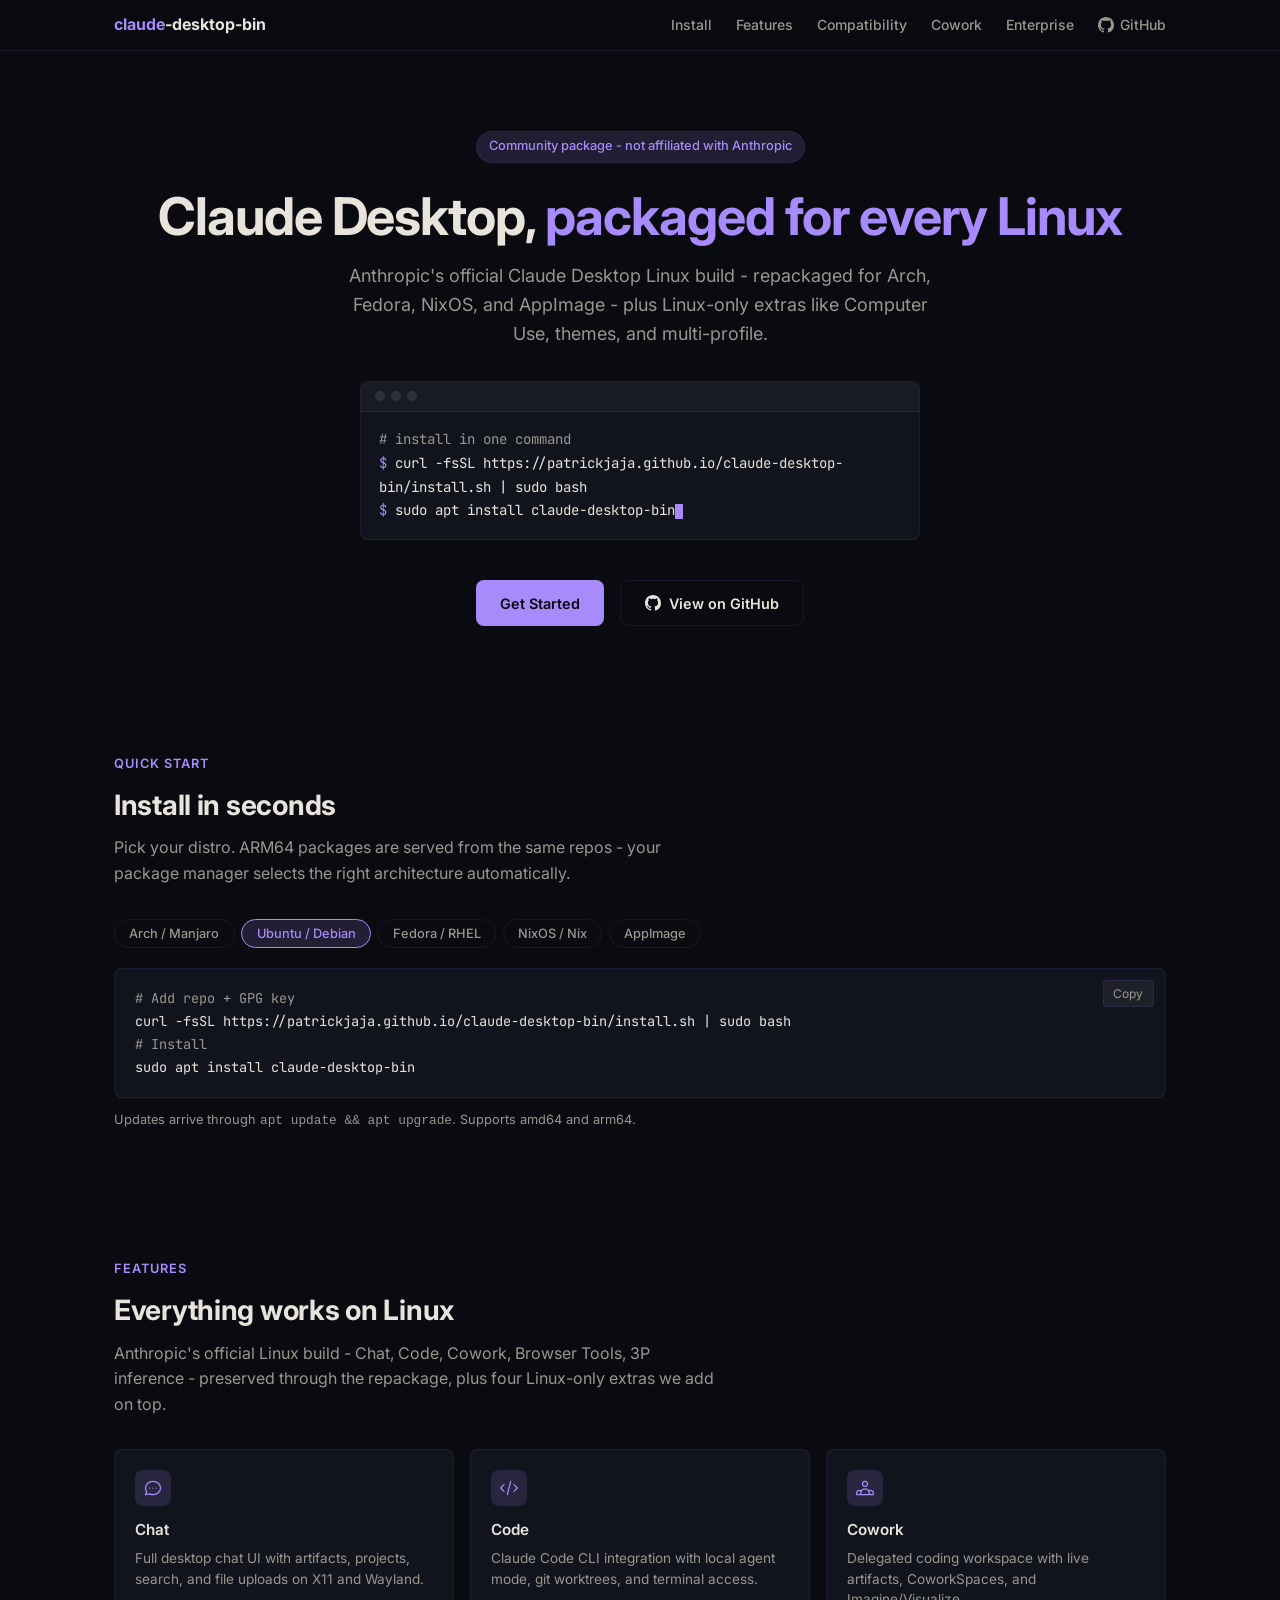
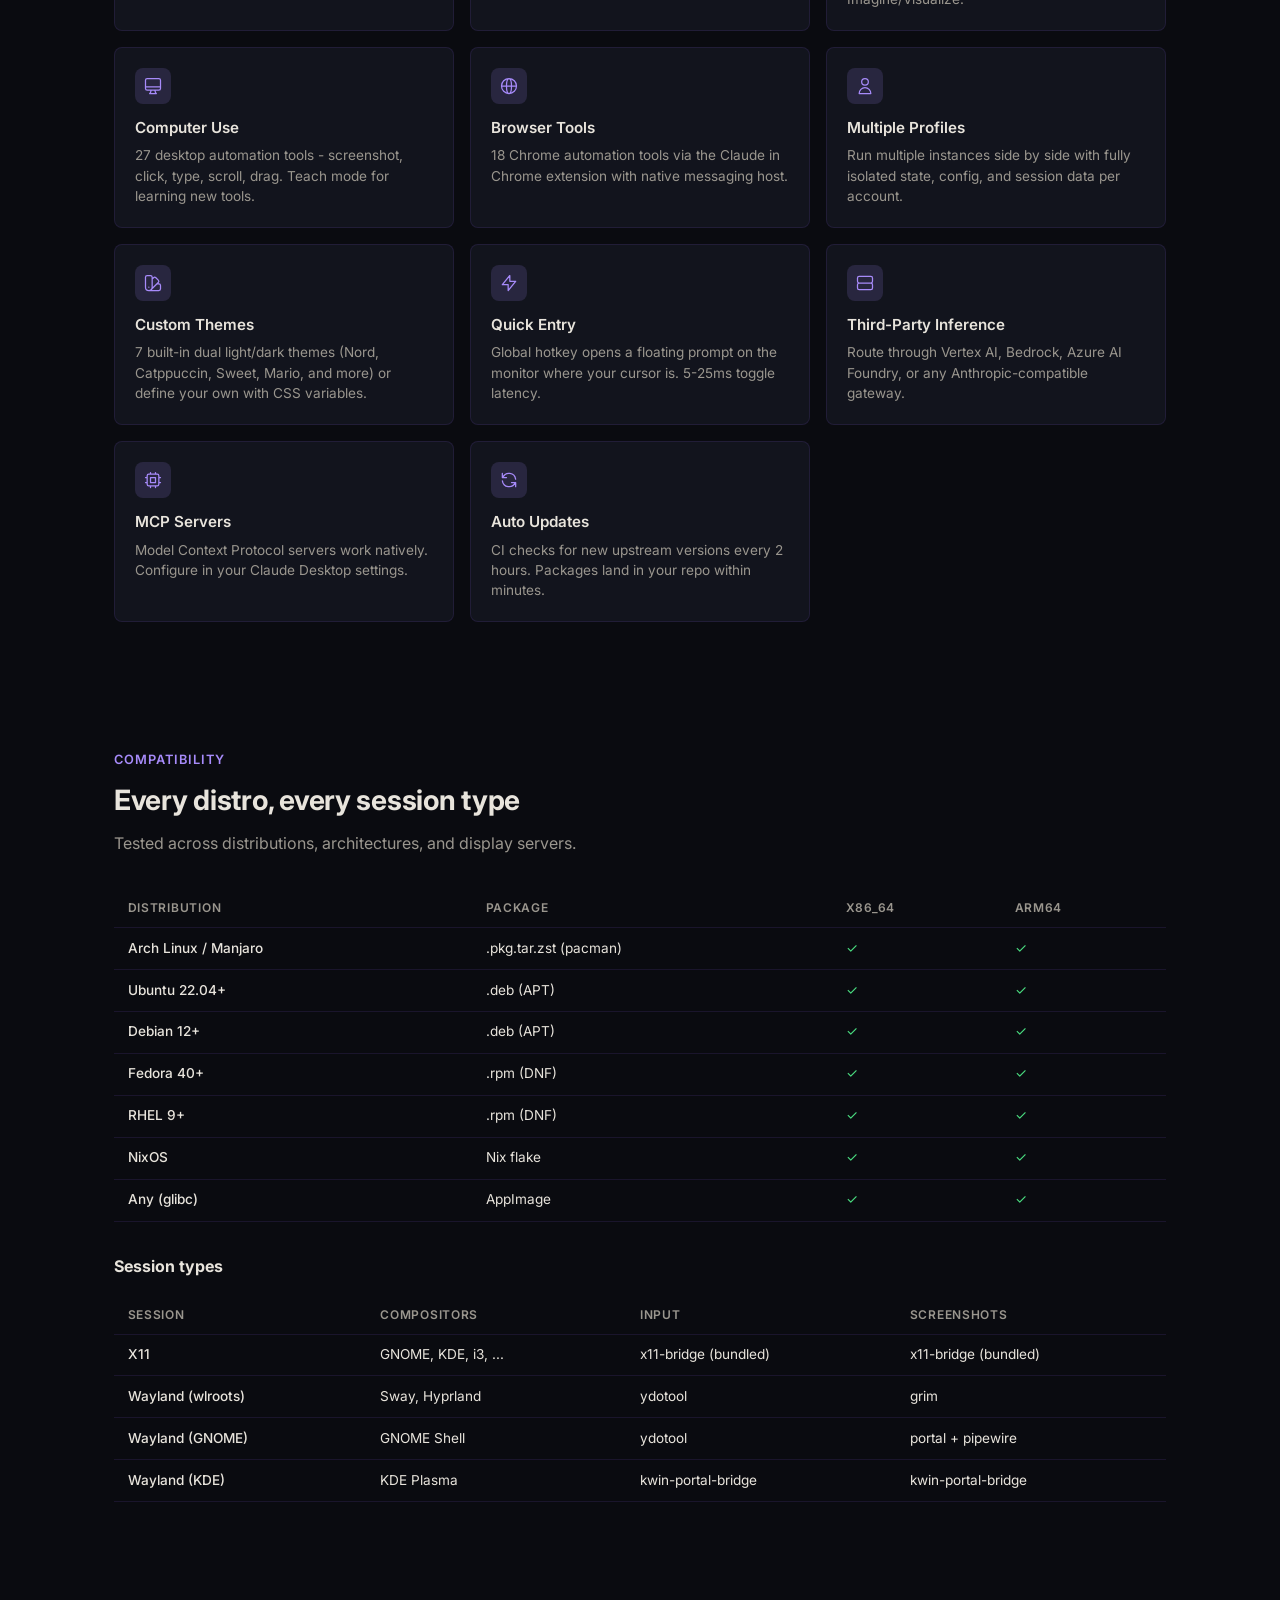
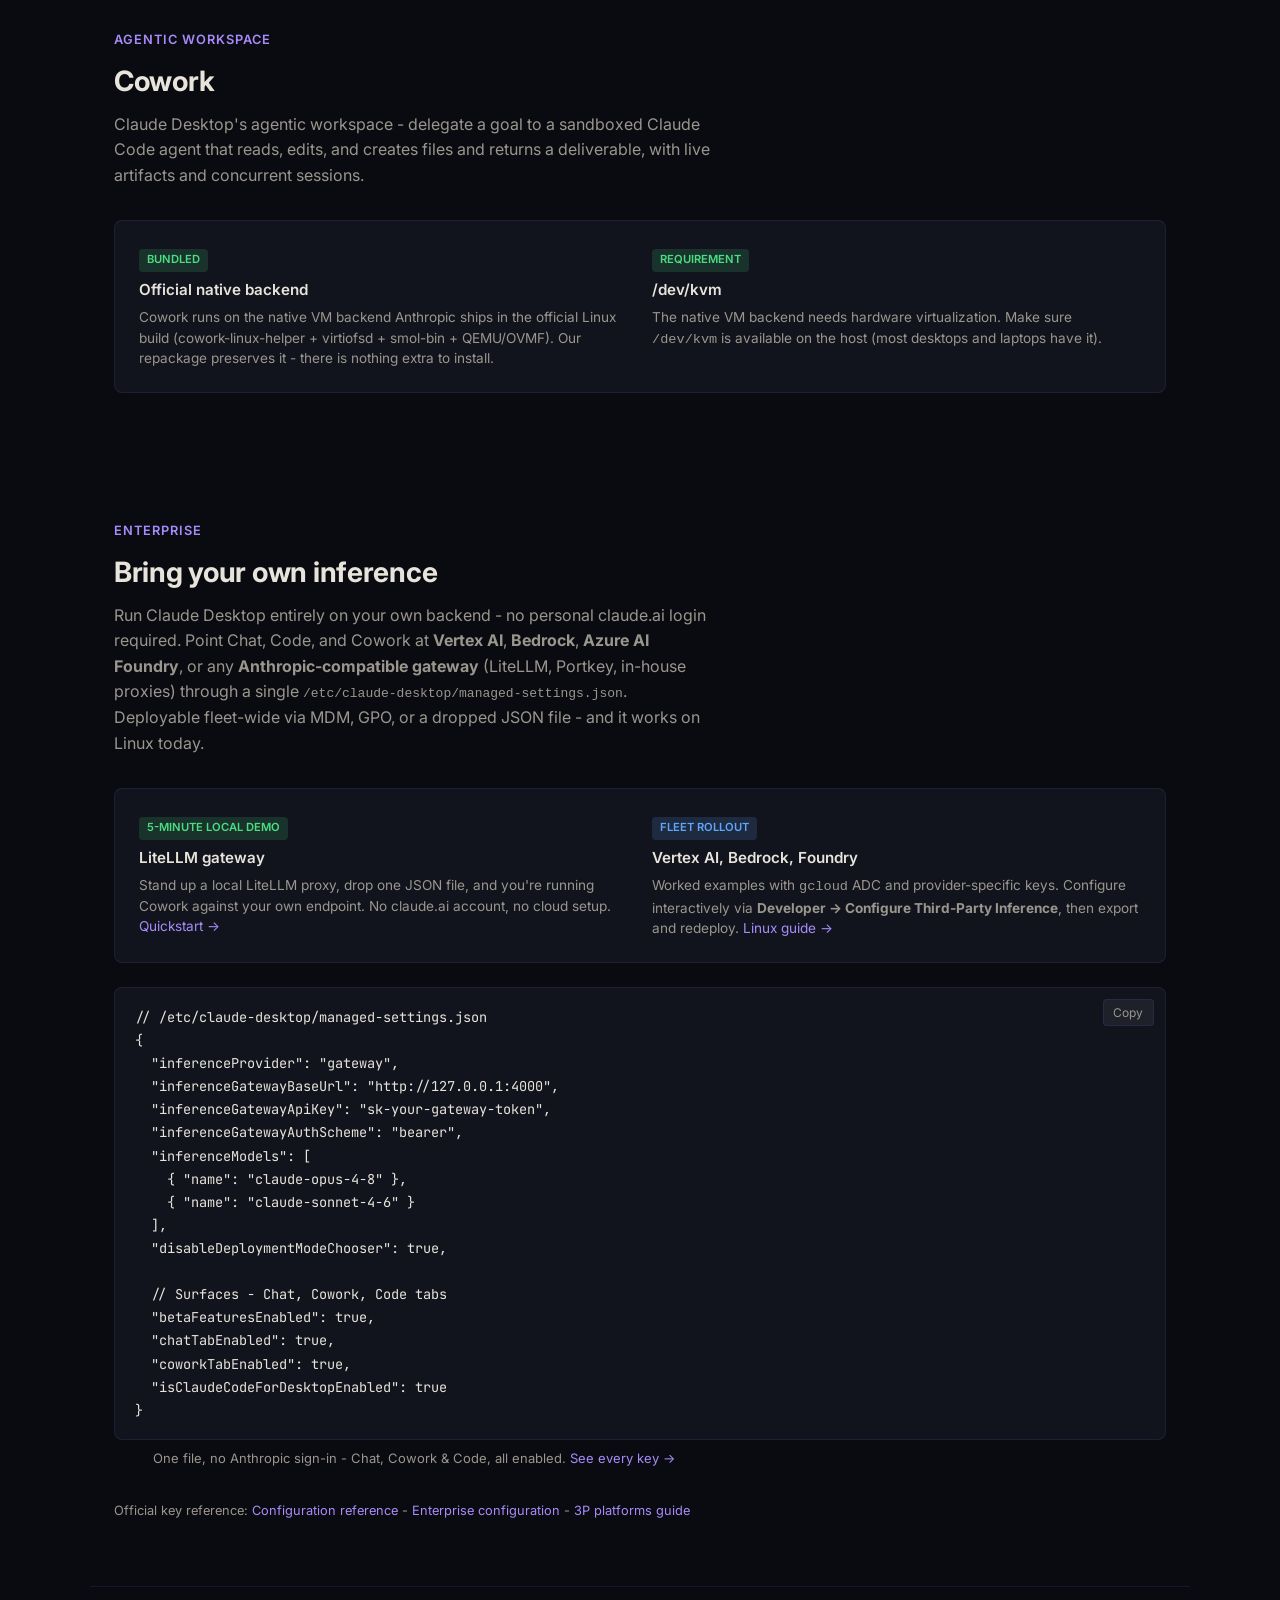
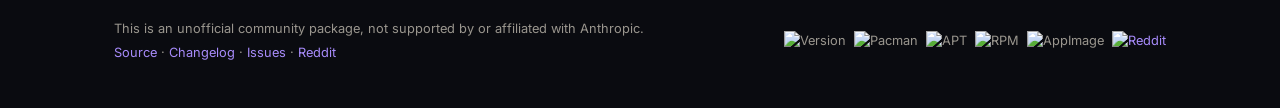
==== site/index.html @ d6df1ca0 "Arch: replace deleted AUR package with our own signed pacman repo The claude-desktop-bin AUR package" ====
<!DOCTYPE html>
<html lang="en">
<head>
  <meta charset="utf-8">
  <meta name="viewport" content="width=device-width, initial-scale=1">
  <title>Claude Desktop for Linux</title>
  <meta name="description" content="Unofficial pre-patched Linux packages for Claude Desktop. Chat, Code, Cowork, Computer Use - on every distro, every architecture.">
  <meta property="og:title" content="Claude Desktop for Linux">
  <meta property="og:description" content="Anthropic's official Claude Desktop Linux build, repackaged for Arch, Fedora, NixOS & AppImage - x86_64 and ARM64 - plus Linux-only extras: Computer Use, themes, profiles, Quick Entry.">
  <meta property="og:type" content="website">
  <meta property="og:url" content="https://patrickjaja.github.io/claude-desktop-bin/">
  <link rel="preconnect" href="https://fonts.googleapis.com">
  <link rel="preconnect" href="https://fonts.gstatic.com" crossorigin>
  <link href="https://fonts.googleapis.com/css2?family=Inter:wght@400;500;600;700&family=JetBrains+Mono:wght@400;500&display=swap" rel="stylesheet">
  <style>
    *, *::before, *::after { box-sizing: border-box; margin: 0; padding: 0; }

    :root {
      --bg: #0a0b10;
      --surface: #12141d;
      --border: rgba(139, 92, 246, 0.12);
      --border-hover: rgba(139, 92, 246, 0.3);
      --accent: #a78bfa;
      --accent-dim: rgba(167, 139, 250, 0.15);
      --blue: #60a5fa;
      --green: #4ade80;
      --text: #e8e4dc;
      --text-dim: #9a968e;
      --mono: 'JetBrains Mono', ui-monospace, 'Cascadia Code', monospace;
      --sans: 'Inter', system-ui, -apple-system, sans-serif;
      --radius: 8px;
      --max-w: 1100px;
    }

    html { scroll-behavior: smooth; }

    body {
      font-family: var(--sans);
      background: var(--bg);
      color: var(--text);
      line-height: 1.6;
      -webkit-font-smoothing: antialiased;
    }

    a { color: var(--accent); text-decoration: none; }
    a:hover { text-decoration: underline; }

    /* --- NAV --- */
    nav {
      position: sticky;
      top: 0;
      z-index: 100;
      background: rgba(10, 11, 16, 0.85);
      backdrop-filter: blur(12px);
      -webkit-backdrop-filter: blur(12px);
      border-bottom: 1px solid var(--border);
    }
    .nav-inner {
      max-width: var(--max-w);
      margin: 0 auto;
      padding: 0.75rem 1.5rem;
      display: flex;
      align-items: center;
      justify-content: space-between;
      gap: 1rem;
    }
    .nav-brand {
      font-weight: 700;
      font-size: 1rem;
      color: var(--text);
      white-space: nowrap;
    }
    .nav-brand span { color: var(--accent); }
    .nav-links { display: flex; gap: 1.5rem; flex-wrap: wrap; }
    .nav-links a {
      color: var(--text-dim);
      font-size: 0.875rem;
      font-weight: 500;
      transition: color 0.2s;
    }
    .nav-links a:hover { color: var(--text); text-decoration: none; }
    .nav-gh {
      display: inline-flex;
      align-items: center;
      gap: 0.4rem;
      color: var(--text-dim);
      font-size: 0.875rem;
      font-weight: 500;
      transition: color 0.2s;
    }
    .nav-gh:hover { color: var(--text); text-decoration: none; }

    /* --- HERO --- */
    .hero {
      max-width: var(--max-w);
      margin: 0 auto;
      padding: 5rem 1.5rem 4rem;
      text-align: center;
    }
    .hero-badge {
      display: inline-block;
      padding: 0.3rem 0.75rem;
      background: var(--accent-dim);
      border: 1px solid var(--border);
      border-radius: 999px;
      font-size: 0.8rem;
      color: var(--accent);
      font-weight: 500;
      margin-bottom: 1.5rem;
    }
    .hero h1 {
      font-size: clamp(2rem, 5vw, 3.25rem);
      font-weight: 700;
      line-height: 1.15;
      margin-bottom: 1rem;
      letter-spacing: -0.02em;
    }
    .hero h1 em {
      font-style: normal;
      color: var(--accent);
    }
    .hero p {
      font-size: 1.125rem;
      color: var(--text-dim);
      max-width: 600px;
      margin: 0 auto 2rem;
    }

    /* Terminal block in hero */
    .terminal {
      max-width: 560px;
      margin: 0 auto 2.5rem;
      background: var(--surface);
      border: 1px solid var(--border);
      border-radius: var(--radius);
      overflow: hidden;
      text-align: left;
    }
    .terminal-bar {
      display: flex;
      align-items: center;
      gap: 6px;
      padding: 0.6rem 0.85rem;
      background: rgba(255, 255, 255, 0.03);
      border-bottom: 1px solid var(--border);
    }
    .terminal-dot {
      width: 10px;
      height: 10px;
      border-radius: 50%;
      background: rgba(255, 255, 255, 0.1);
    }
    .terminal-body {
      padding: 1rem 1.1rem;
      font-family: var(--mono);
      font-size: 0.875rem;
      line-height: 1.7;
    }
    .terminal-prompt { color: var(--accent); }
    .terminal-cmd { color: var(--text); }
    .terminal-comment { color: var(--text-dim); }
    .cursor {
      display: inline-block;
      width: 8px;
      height: 1.1em;
      background: var(--accent);
      vertical-align: text-bottom;
      animation: blink 1s step-end infinite;
    }
    @keyframes blink { 50% { opacity: 0; } }

    .hero-actions {
      display: flex;
      gap: 1rem;
      justify-content: center;
      flex-wrap: wrap;
    }
    .btn {
      display: inline-flex;
      align-items: center;
      gap: 0.5rem;
      padding: 0.65rem 1.5rem;
      border-radius: var(--radius);
      font-size: 0.9rem;
      font-weight: 600;
      font-family: var(--sans);
      cursor: pointer;
      border: none;
      transition: all 0.2s;
    }
    .btn-primary {
      background: var(--accent);
      color: #0a0b10;
    }
    .btn-primary:hover { background: #b89dff; text-decoration: none; }
    .btn-ghost {
      background: transparent;
      color: var(--text);
      border: 1px solid var(--border);
    }
    .btn-ghost:hover { border-color: var(--border-hover); text-decoration: none; }

    /* --- SECTIONS --- */
    section {
      max-width: var(--max-w);
      margin: 0 auto;
      padding: 4rem 1.5rem;
    }
    .section-label {
      font-size: 0.8rem;
      font-weight: 600;
      text-transform: uppercase;
      letter-spacing: 0.08em;
      color: var(--accent);
      margin-bottom: 0.5rem;
    }
    section h2 {
      font-size: 1.75rem;
      font-weight: 700;
      margin-bottom: 0.5rem;
      letter-spacing: -0.01em;
    }
    section > p {
      color: var(--text-dim);
      margin-bottom: 2rem;
      max-width: 600px;
    }

    /* --- INSTALL TABS --- */
    .tabs {
      display: flex;
      flex-wrap: wrap;
      gap: 0.4rem;
      margin-bottom: 1.25rem;
    }
    .tab-btn {
      padding: 0.4rem 0.9rem;
      background: transparent;
      border: 1px solid var(--border);
      border-radius: 999px;
      color: var(--text-dim);
      font-size: 0.8rem;
      font-weight: 500;
      font-family: var(--sans);
      cursor: pointer;
      transition: all 0.2s;
    }
    .tab-btn:hover { border-color: var(--border-hover); color: var(--text); }
    .tab-btn.active {
      background: var(--accent-dim);
      border-color: var(--accent);
      color: var(--accent);
    }
    .tab-panel { display: none; }
    .tab-panel.active { display: block; }
    .install-block {
      background: var(--surface);
      border: 1px solid var(--border);
      border-radius: var(--radius);
      padding: 1.1rem 1.25rem;
      position: relative;
    }
    .install-block pre {
      font-family: var(--mono);
      font-size: 0.85rem;
      line-height: 1.7;
      overflow-x: auto;
      white-space: pre;
      color: var(--text);
    }
    .install-block .comment { color: var(--text-dim); }
    .copy-btn {
      position: absolute;
      top: 0.7rem;
      right: 0.7rem;
      padding: 0.3rem 0.6rem;
      background: rgba(255, 255, 255, 0.06);
      border: 1px solid var(--border);
      border-radius: 4px;
      color: var(--text-dim);
      font-size: 0.75rem;
      font-family: var(--sans);
      cursor: pointer;
      transition: all 0.2s;
    }
    .copy-btn:hover { background: rgba(255, 255, 255, 0.1); color: var(--text); }
    .install-note {
      margin-top: 0.75rem;
      font-size: 0.8rem;
      color: var(--text-dim);
    }

    /* --- FEATURES GRID --- */
    .features-grid {
      display: grid;
      grid-template-columns: repeat(auto-fill, minmax(300px, 1fr));
      gap: 1rem;
    }
    .feature-card {
      background: var(--surface);
      border: 1px solid var(--border);
      border-radius: var(--radius);
      padding: 1.25rem;
      transition: all 0.2s;
    }
    .feature-card:hover {
      border-color: var(--border-hover);
      transform: translateY(-2px);
    }
    .feature-icon {
      width: 36px;
      height: 36px;
      display: flex;
      align-items: center;
      justify-content: center;
      background: var(--accent-dim);
      border-radius: 8px;
      margin-bottom: 0.75rem;
      color: var(--accent);
    }
    .feature-icon svg { width: 20px; height: 20px; }
    .feature-card h3 {
      font-size: 0.95rem;
      font-weight: 600;
      margin-bottom: 0.35rem;
    }
    .feature-card p {
      font-size: 0.85rem;
      color: var(--text-dim);
      line-height: 1.5;
    }

    /* --- COMPAT TABLE --- */
    .compat-grid {
      overflow-x: auto;
    }
    .compat-grid table {
      width: 100%;
      border-collapse: collapse;
      font-size: 0.85rem;
    }
    .compat-grid th,
    .compat-grid td {
      padding: 0.6rem 0.85rem;
      text-align: left;
      border-bottom: 1px solid var(--border);
    }
    .compat-grid th {
      color: var(--text-dim);
      font-weight: 600;
      font-size: 0.75rem;
      text-transform: uppercase;
      letter-spacing: 0.06em;
    }
    .compat-grid td:first-child { font-weight: 500; }
    .check { color: var(--green); }
    .dash { color: var(--text-dim); }

    /* --- COWORK SECTION --- */
    .cowork-box {
      background: var(--surface);
      border: 1px solid var(--border);
      border-radius: var(--radius);
      padding: 1.5rem;
      display: grid;
      grid-template-columns: 1fr 1fr;
      gap: 1.5rem;
    }
    @media (max-width: 640px) {
      .cowork-box { grid-template-columns: 1fr; }
    }
    .cowork-mode h3 {
      font-size: 0.95rem;
      font-weight: 600;
      margin-bottom: 0.3rem;
    }
    .cowork-mode p {
      font-size: 0.85rem;
      color: var(--text-dim);
      line-height: 1.5;
    }
    .cowork-mode .badge {
      display: inline-block;
      padding: 0.15rem 0.5rem;
      border-radius: 4px;
      font-size: 0.7rem;
      font-weight: 600;
      text-transform: uppercase;
      margin-bottom: 0.4rem;
    }
    .badge-default { background: rgba(74, 222, 128, 0.15); color: var(--green); }
    .badge-exp { background: rgba(96, 165, 250, 0.15); color: var(--blue); }

    /* --- FOOTER --- */
    footer {
      max-width: var(--max-w);
      margin: 0 auto;
      padding: 2rem 1.5rem 3rem;
      border-top: 1px solid var(--border);
      display: flex;
      flex-wrap: wrap;
      justify-content: space-between;
      align-items: center;
      gap: 1rem;
      font-size: 0.8rem;
      color: var(--text-dim);
    }
    .footer-badges {
      display: flex;
      gap: 0.5rem;
      flex-wrap: wrap;
    }
    .footer-badges img { height: 20px; }

    /* --- ANIMATIONS --- */
    .fade-in {
      opacity: 0;
      transform: translateY(16px);
      transition: opacity 0.5s ease, transform 0.5s ease;
    }
    .fade-in.visible {
      opacity: 1;
      transform: translateY(0);
    }

    @media (prefers-reduced-motion: reduce) {
      .fade-in { opacity: 1; transform: none; transition: none; }
      .cursor { animation: none; opacity: 1; }
      .feature-card:hover { transform: none; }
    }

    /* --- MOBILE NAV --- */
    .nav-toggle {
      display: none;
      background: none;
      border: none;
      color: var(--text);
      cursor: pointer;
      padding: 0.25rem;
    }
    .nav-toggle svg { width: 22px; height: 22px; }

    @media (max-width: 640px) {
      .nav-links { display: none; }
      .nav-links.open {
        display: flex;
        flex-direction: column;
        position: absolute;
        top: 100%;
        left: 0;
        right: 0;
        background: var(--bg);
        border-bottom: 1px solid var(--border);
        padding: 0.75rem 1.5rem 1rem;
        gap: 0.75rem;
      }
      .nav-toggle { display: block; }
      .hero { padding: 3rem 1.5rem 2.5rem; }
      section { padding: 2.5rem 1.5rem; }
    }
  </style>
</head>
<body>

<!-- NAV -->
<nav>
  <div class="nav-inner">
    <div class="nav-brand"><span>claude</span>-desktop-bin</div>
    <button class="nav-toggle" aria-label="Toggle navigation">
      <svg fill="none" stroke="currentColor" viewBox="0 0 24 24"><path stroke-linecap="round" stroke-linejoin="round" stroke-width="2" d="M4 6h16M4 12h16M4 18h16"/></svg>
    </button>
    <div class="nav-links">
      <a href="#install">Install</a>
      <a href="#features">Features</a>
      <a href="#compatibility">Compatibility</a>
      <a href="#cowork">Cowork</a>
      <a href="#enterprise">Enterprise</a>
      <a href="https://github.com/patrickjaja/claude-desktop-bin" class="nav-gh">
        <svg width="16" height="16" viewBox="0 0 16 16" fill="currentColor"><path d="M8 0C3.58 0 0 3.58 0 8c0 3.54 2.29 6.53 5.47 7.59.4.07.55-.17.55-.38 0-.19-.01-.82-.01-1.49-2.01.37-2.53-.49-2.69-.94-.09-.23-.48-.94-.82-1.13-.28-.15-.68-.52-.01-.53.63-.01 1.08.58 1.23.82.72 1.21 1.87.87 2.33.66.07-.52.28-.87.51-1.07-1.78-.2-3.64-.89-3.64-3.95 0-.87.31-1.59.82-2.15-.08-.2-.36-1.02.08-2.12 0 0 .67-.21 2.2.82.64-.18 1.32-.27 2-.27.68 0 1.36.09 2 .27 1.53-1.04 2.2-.82 2.2-.82.44 1.1.16 1.92.08 2.12.51.56.82 1.27.82 2.15 0 3.07-1.87 3.75-3.65 3.95.29.25.54.73.54 1.48 0 1.07-.01 1.93-.01 2.2 0 .21.15.46.55.38A8.01 8.01 0 0016 8c0-4.42-3.58-8-8-8z"/></svg>
        GitHub
      </a>
    </div>
  </div>
</nav>

<!-- HERO -->
<div class="hero">
  <div class="hero-badge">Community package - not affiliated with Anthropic</div>
  <h1>Claude Desktop, <em>packaged for every Linux</em></h1>
  <p>Anthropic's official Claude Desktop Linux build - repackaged for Arch, Fedora, NixOS, and AppImage - plus Linux-only extras like Computer Use, themes, and multi-profile.</p>

  <div class="terminal">
    <div class="terminal-bar">
      <div class="terminal-dot"></div>
      <div class="terminal-dot"></div>
      <div class="terminal-dot"></div>
    </div>
    <div class="terminal-body" id="hero-terminal">
      <div><span class="terminal-comment"># install in one command</span></div>
      <div><span class="terminal-prompt">$</span> <span class="terminal-cmd" id="hero-cmd">curl -fsSL https://patrickjaja.github.io/claude-desktop-bin/install-pacman.sh | sudo bash</span></div>
      <div><span class="terminal-prompt">$</span> <span class="terminal-cmd">sudo pacman -Syu claude-desktop-bin</span><span class="cursor"></span></div>
    </div>
  </div>

  <div class="hero-actions">
    <a href="#install" class="btn btn-primary">Get Started</a>
    <a href="https://github.com/patrickjaja/claude-desktop-bin" class="btn btn-ghost">
      <svg width="16" height="16" viewBox="0 0 16 16" fill="currentColor"><path d="M8 0C3.58 0 0 3.58 0 8c0 3.54 2.29 6.53 5.47 7.59.4.07.55-.17.55-.38 0-.19-.01-.82-.01-1.49-2.01.37-2.53-.49-2.69-.94-.09-.23-.48-.94-.82-1.13-.28-.15-.68-.52-.01-.53.63-.01 1.08.58 1.23.82.72 1.21 1.87.87 2.33.66.07-.52.28-.87.51-1.07-1.78-.2-3.64-.89-3.64-3.95 0-.87.31-1.59.82-2.15-.08-.2-.36-1.02.08-2.12 0 0 .67-.21 2.2.82.64-.18 1.32-.27 2-.27.68 0 1.36.09 2 .27 1.53-1.04 2.2-.82 2.2-.82.44 1.1.16 1.92.08 2.12.51.56.82 1.27.82 2.15 0 3.07-1.87 3.75-3.65 3.95.29.25.54.73.54 1.48 0 1.07-.01 1.93-.01 2.2 0 .21.15.46.55.38A8.01 8.01 0 0016 8c0-4.42-3.58-8-8-8z"/></svg>
      View on GitHub
    </a>
  </div>
</div>

<!-- INSTALL -->
<section id="install" class="fade-in">
  <div class="section-label">Quick Start</div>
  <h2>Install in seconds</h2>
  <p>Pick your distro. ARM64 packages are served from the same repos - your package manager selects the right architecture automatically.</p>

  <div class="tabs" role="tablist">
    <button class="tab-btn active" data-tab="arch" role="tab">Arch / Manjaro</button>
    <button class="tab-btn" data-tab="debian" role="tab">Ubuntu / Debian</button>
    <button class="tab-btn" data-tab="fedora" role="tab">Fedora / RHEL</button>
    <button class="tab-btn" data-tab="nix" role="tab">NixOS / Nix</button>
    <button class="tab-btn" data-tab="appimage" role="tab">AppImage</button>
  </div>

  <div class="tab-panel active" id="tab-arch">
    <div class="install-block">
      <button class="copy-btn" data-copy="curl -fsSL https://patrickjaja.github.io/claude-desktop-bin/install-pacman.sh | sudo bash
sudo pacman -Syu claude-desktop-bin">Copy</button>
      <pre><span class="comment"># Add repo + GPG key</span>
curl -fsSL https://patrickjaja.github.io/claude-desktop-bin/install-pacman.sh | sudo bash
<span class="comment"># Install</span>
sudo pacman -Syu claude-desktop-bin</pre>
    </div>
    <div class="install-note">Updates arrive through <code>pacman -Syu</code> (or <code>yay -Syu</code>). Signed packages, x86_64 and aarch64. <a href="https://github.com/patrickjaja/claude-desktop-bin#arch-linux--manjaro-pacman-repository">Manual setup and <code>makepkg</code> build →</a></div>
  </div>

  <div class="tab-panel" id="tab-debian">
    <div class="install-block">
      <button class="copy-btn" data-copy="curl -fsSL https://patrickjaja.github.io/claude-desktop-bin/install.sh | sudo bash
sudo apt install claude-desktop-bin">Copy</button>
      <pre><span class="comment"># Add repo + GPG key</span>
curl -fsSL https://patrickjaja.github.io/claude-desktop-bin/install.sh | sudo bash
<span class="comment"># Install</span>
sudo apt install claude-desktop-bin</pre>
    </div>
    <div class="install-note">Updates arrive through <code>apt update && apt upgrade</code>. Supports amd64 and arm64.</div>
  </div>

  <div class="tab-panel" id="tab-fedora">
    <div class="install-block">
      <button class="copy-btn" data-copy="curl -fsSL https://patrickjaja.github.io/claude-desktop-bin/install-rpm.sh | sudo bash
sudo dnf install claude-desktop-bin">Copy</button>
      <pre><span class="comment"># Add repo + GPG key</span>
curl -fsSL https://patrickjaja.github.io/claude-desktop-bin/install-rpm.sh | sudo bash
<span class="comment"># Install</span>
sudo dnf install claude-desktop-bin</pre>
    </div>
    <div class="install-note">Updates arrive through <code>dnf upgrade</code>. Supports x86_64 and aarch64.</div>
  </div>

  <div class="tab-panel" id="tab-nix">
    <div class="install-block">
      <button class="copy-btn" data-copy="nix run github:patrickjaja/claude-desktop-bin">Copy</button>
      <pre><span class="comment"># Try without installing</span>
nix run github:patrickjaja/claude-desktop-bin

<span class="comment"># Or install persistently</span>
nix profile install github:patrickjaja/claude-desktop-bin</pre>
    </div>
    <div class="install-note">Nix flake with auto-updated hashes on each release.</div>
  </div>

  <div class="tab-panel" id="tab-appimage">
    <div class="install-block">
      <button class="copy-btn" data-copy="wget https://github.com/patrickjaja/claude-desktop-bin/releases/latest/download/Claude_Desktop-x86_64.AppImage
chmod +x Claude_Desktop-x86_64.AppImage
./Claude_Desktop-x86_64.AppImage">Copy</button>
      <pre><span class="comment"># Download, make executable, run</span>
wget https://github.com/patrickjaja/claude-desktop-bin/releases/latest/download/Claude_Desktop-x86_64.AppImage
chmod +x Claude_Desktop-x86_64.AppImage
./Claude_Desktop-x86_64.AppImage</pre>
    </div>
    <div class="install-note">No root required. Works on any glibc-based distro. ARM64 AppImage also available.</div>
  </div>
</section>

<!-- FEATURES -->
<section id="features" class="fade-in">
  <div class="section-label">Features</div>
  <h2>Everything works on Linux</h2>
  <p>Anthropic's official Linux build - Chat, Code, Cowork, Browser Tools, 3P inference - preserved through the repackage, plus four Linux-only extras we add on top.</p>

  <div class="features-grid">
    <div class="feature-card">
      <div class="feature-icon">
        <svg fill="none" stroke="currentColor" viewBox="0 0 24 24"><path stroke-linecap="round" stroke-linejoin="round" stroke-width="1.5" d="M8 12h.01M12 12h.01M16 12h.01M21 12c0 4.418-4.03 8-9 8a9.863 9.863 0 01-4.255-.949L3 20l1.395-3.72C3.512 15.042 3 13.574 3 12c0-4.418 4.03-8 9-8s9 3.582 9 8z"/></svg>
      </div>
      <h3>Chat</h3>
      <p>Full desktop chat UI with artifacts, projects, search, and file uploads on X11 and Wayland.</p>
    </div>

    <div class="feature-card">
      <div class="feature-icon">
        <svg fill="none" stroke="currentColor" viewBox="0 0 24 24"><path stroke-linecap="round" stroke-linejoin="round" stroke-width="1.5" d="M10 20l4-16m4 4l4 4-4 4M6 16l-4-4 4-4"/></svg>
      </div>
      <h3>Code</h3>
      <p>Claude Code CLI integration with local agent mode, git worktrees, and terminal access.</p>
    </div>

    <div class="feature-card">
      <div class="feature-icon">
        <svg fill="none" stroke="currentColor" viewBox="0 0 24 24"><path stroke-linecap="round" stroke-linejoin="round" stroke-width="1.5" d="M17 20h5v-2a3 3 0 00-5.356-1.857M17 20H7m10 0v-2c0-.656-.126-1.283-.356-1.857M7 20H2v-2a3 3 0 015.356-1.857M7 20v-2c0-.656.126-1.283.356-1.857m0 0a5.002 5.002 0 019.288 0M15 7a3 3 0 11-6 0 3 3 0 016 0z"/></svg>
      </div>
      <h3>Cowork</h3>
      <p>Delegated coding workspace with live artifacts, CoworkSpaces, and Imagine/Visualize.</p>
    </div>

    <div class="feature-card">
      <div class="feature-icon">
        <svg fill="none" stroke="currentColor" viewBox="0 0 24 24"><path stroke-linecap="round" stroke-linejoin="round" stroke-width="1.5" d="M9.75 17L9 20l-1 1h8l-1-1-.75-3M3 13h18M5 17h14a2 2 0 002-2V5a2 2 0 00-2-2H5a2 2 0 00-2 2v10a2 2 0 002 2z"/></svg>
      </div>
      <h3>Computer Use</h3>
      <p>27 desktop automation tools - screenshot, click, type, scroll, drag. Teach mode for learning new tools.</p>
    </div>

    <div class="feature-card">
      <div class="feature-icon">
        <svg fill="none" stroke="currentColor" viewBox="0 0 24 24"><path stroke-linecap="round" stroke-linejoin="round" stroke-width="1.5" d="M21 12a9 9 0 01-9 9m9-9a9 9 0 00-9-9m9 9H3m9 9a9 9 0 01-9-9m9 9c1.657 0 3-4.03 3-9s-1.343-9-3-9m0 18c-1.657 0-3-4.03-3-9s1.343-9 3-9m-9 9a9 9 0 019-9"/></svg>
      </div>
      <h3>Browser Tools</h3>
      <p>18 Chrome automation tools via the Claude in Chrome extension with native messaging host.</p>
    </div>

    <div class="feature-card">
      <div class="feature-icon">
        <svg fill="none" stroke="currentColor" viewBox="0 0 24 24"><path stroke-linecap="round" stroke-linejoin="round" stroke-width="1.5" d="M16 7a4 4 0 11-8 0 4 4 0 018 0zM12 14a7 7 0 00-7 7h14a7 7 0 00-7-7z"/></svg>
      </div>
      <h3>Multiple Profiles</h3>
      <p>Run multiple instances side by side with fully isolated state, config, and session data per account.</p>
    </div>

    <div class="feature-card">
      <div class="feature-icon">
        <svg fill="none" stroke="currentColor" viewBox="0 0 24 24"><path stroke-linecap="round" stroke-linejoin="round" stroke-width="1.5" d="M7 21a4 4 0 01-4-4V5a2 2 0 012-2h4a2 2 0 012 2v12a4 4 0 01-4 4zm0 0h12a2 2 0 002-2v-4a2 2 0 00-2-2h-2.343M11 7.343l1.657-1.657a2 2 0 012.828 0l2.829 2.829a2 2 0 010 2.828l-8.486 8.485M7 17h.01"/></svg>
      </div>
      <h3>Custom Themes</h3>
      <p>7 built-in dual light/dark themes (Nord, Catppuccin, Sweet, Mario, and more) or define your own with CSS variables.</p>
    </div>

    <div class="feature-card">
      <div class="feature-icon">
        <svg fill="none" stroke="currentColor" viewBox="0 0 24 24"><path stroke-linecap="round" stroke-linejoin="round" stroke-width="1.5" d="M13 10V3L4 14h7v7l9-11h-7z"/></svg>
      </div>
      <h3>Quick Entry</h3>
      <p>Global hotkey opens a floating prompt on the monitor where your cursor is. 5-25ms toggle latency.</p>
    </div>

    <div class="feature-card">
      <div class="feature-icon">
        <svg fill="none" stroke="currentColor" viewBox="0 0 24 24"><path stroke-linecap="round" stroke-linejoin="round" stroke-width="1.5" d="M5 12h14M5 12a2 2 0 01-2-2V6a2 2 0 012-2h14a2 2 0 012 2v4a2 2 0 01-2 2M5 12a2 2 0 00-2 2v4a2 2 0 002 2h14a2 2 0 002-2v-4a2 2 0 00-2-2"/></svg>
      </div>
      <h3>Third-Party Inference</h3>
      <p>Route through Vertex AI, Bedrock, Azure AI Foundry, or any Anthropic-compatible gateway.</p>
    </div>

    <div class="feature-card">
      <div class="feature-icon">
        <svg fill="none" stroke="currentColor" viewBox="0 0 24 24"><path stroke-linecap="round" stroke-linejoin="round" stroke-width="1.5" d="M9 3v2m6-2v2M9 19v2m6-2v2M5 9H3m2 6H3m18-6h-2m2 6h-2M7 19h10a2 2 0 002-2V7a2 2 0 00-2-2H7a2 2 0 00-2 2v10a2 2 0 002 2zM9 9h6v6H9V9z"/></svg>
      </div>
      <h3>MCP Servers</h3>
      <p>Model Context Protocol servers work natively. Configure in your Claude Desktop settings.</p>
    </div>

    <div class="feature-card">
      <div class="feature-icon">
        <svg fill="none" stroke="currentColor" viewBox="0 0 24 24"><path stroke-linecap="round" stroke-linejoin="round" stroke-width="1.5" d="M4 4v5h.582m15.356 2A8.001 8.001 0 004.582 9m0 0H9m11 11v-5h-.581m0 0a8.003 8.003 0 01-15.357-2m15.357 2H15"/></svg>
      </div>
      <h3>Auto Updates</h3>
      <p>CI checks for new upstream versions every 2 hours. Packages land in your repo within minutes.</p>
    </div>
  </div>
</section>

<!-- COMPATIBILITY -->
<section id="compatibility" class="fade-in">
  <div class="section-label">Compatibility</div>
  <h2>Every distro, every session type</h2>
  <p>Tested across distributions, architectures, and display servers.</p>

  <div class="compat-grid" style="margin-bottom: 2rem;">
    <table>
      <thead>
        <tr>
          <th>Distribution</th>
          <th>Package</th>
          <th>x86_64</th>
          <th>ARM64</th>
        </tr>
      </thead>
      <tbody>
        <tr>
          <td>Arch Linux / Manjaro</td>
          <td>.pkg.tar.zst (pacman)</td>
          <td><span class="check">&#10003;</span></td>
          <td><span class="check">&#10003;</span></td>
        </tr>
        <tr>
          <td>Ubuntu 22.04+</td>
          <td>.deb (APT)</td>
          <td><span class="check">&#10003;</span></td>
          <td><span class="check">&#10003;</span></td>
        </tr>
        <tr>
          <td>Debian 12+</td>
          <td>.deb (APT)</td>
          <td><span class="check">&#10003;</span></td>
          <td><span class="check">&#10003;</span></td>
        </tr>
        <tr>
          <td>Fedora 40+</td>
          <td>.rpm (DNF)</td>
          <td><span class="check">&#10003;</span></td>
          <td><span class="check">&#10003;</span></td>
        </tr>
        <tr>
          <td>RHEL 9+</td>
          <td>.rpm (DNF)</td>
          <td><span class="check">&#10003;</span></td>
          <td><span class="check">&#10003;</span></td>
        </tr>
        <tr>
          <td>NixOS</td>
          <td>Nix flake</td>
          <td><span class="check">&#10003;</span></td>
          <td><span class="check">&#10003;</span></td>
        </tr>
        <tr>
          <td>Any (glibc)</td>
          <td>AppImage</td>
          <td><span class="check">&#10003;</span></td>
          <td><span class="check">&#10003;</span></td>
        </tr>
      </tbody>
    </table>
  </div>

  <h3 style="font-size: 1rem; margin-bottom: 1rem;">Session types</h3>
  <div class="compat-grid">
    <table>
      <thead>
        <tr>
          <th>Session</th>
          <th>Compositors</th>
          <th>Input</th>
          <th>Screenshots</th>
        </tr>
      </thead>
      <tbody>
        <tr>
          <td>X11</td>
          <td>GNOME, KDE, i3, ...</td>
          <td>x11-bridge (bundled)</td>
          <td>x11-bridge (bundled)</td>
        </tr>
        <tr>
          <td>Wayland (wlroots)</td>
          <td>Sway, Hyprland</td>
          <td>ydotool</td>
          <td>grim</td>
        </tr>
        <tr>
          <td>Wayland (GNOME)</td>
          <td>GNOME Shell</td>
          <td>ydotool</td>
          <td>portal + pipewire</td>
        </tr>
        <tr>
          <td>Wayland (KDE)</td>
          <td>KDE Plasma</td>
          <td>kwin-portal-bridge</td>
          <td>kwin-portal-bridge</td>
        </tr>
      </tbody>
    </table>
  </div>
</section>

<!-- COWORK -->
<section id="cowork" class="fade-in">
  <div class="section-label">Agentic workspace</div>
  <h2>Cowork</h2>
  <p>Claude Desktop's agentic workspace - delegate a goal to a sandboxed Claude Code agent that reads, edits, and creates files and returns a deliverable, with live artifacts and concurrent sessions.</p>

  <div class="cowork-box">
    <div class="cowork-mode">
      <div class="badge badge-default">Bundled</div>
      <h3>Official native backend</h3>
      <p>Cowork runs on the native VM backend Anthropic ships in the official Linux build (cowork-linux-helper + virtiofsd + smol-bin + QEMU/OVMF). Our repackage preserves it - there is nothing extra to install.</p>
    </div>
    <div class="cowork-mode">
      <div class="badge badge-default">Requirement</div>
      <h3>/dev/kvm</h3>
      <p>The native VM backend needs hardware virtualization. Make sure <code>/dev/kvm</code> is available on the host (most desktops and laptops have it).</p>
    </div>
  </div>
</section>

<!-- ENTERPRISE / THIRD-PARTY INFERENCE -->
<section id="enterprise" class="fade-in">
  <div class="section-label">Enterprise</div>
  <h2>Bring your own inference</h2>
  <p>Run Claude Desktop entirely on your own backend - no personal claude.ai login required. Point Chat, Code, and Cowork at <strong>Vertex AI</strong>, <strong>Bedrock</strong>, <strong>Azure AI Foundry</strong>, or any <strong>Anthropic-compatible gateway</strong> (LiteLLM, Portkey, in-house proxies) through a single <code>/etc/claude-desktop/managed-settings.json</code>. Deployable fleet-wide via MDM, GPO, or a dropped JSON file - and it works on Linux today.</p>

  <div class="cowork-box">
    <div class="cowork-mode">
      <div class="badge badge-default">5-minute local demo</div>
      <h3>LiteLLM gateway</h3>
      <p>Stand up a local LiteLLM proxy, drop one JSON file, and you're running Cowork against your own endpoint. No claude.ai account, no cloud setup. <a href="https://github.com/patrickjaja/claude-desktop-bin/blob/master/docs/third-party-inference.md#5-minute-local-quickstart-litellm-container">Quickstart →</a></p>
    </div>
    <div class="cowork-mode">
      <div class="badge badge-exp">Fleet rollout</div>
      <h3>Vertex AI, Bedrock, Foundry</h3>
      <p>Worked examples with <code>gcloud</code> ADC and provider-specific keys. Configure interactively via <strong>Developer → Configure Third-Party Inference</strong>, then export and redeploy. <a href="https://github.com/patrickjaja/claude-desktop-bin/blob/master/docs/third-party-inference.md">Linux guide →</a></p>
    </div>
  </div>

  <div class="install-block" style="margin-top: 1.5rem;">
    <button class="copy-btn" data-copy='{
  "inferenceProvider": "gateway",
  "inferenceGatewayBaseUrl": "http://127.0.0.1:4000",
  "inferenceGatewayApiKey": "sk-your-gateway-token",
  "inferenceGatewayAuthScheme": "bearer",
  "inferenceModels": [
    { "name": "claude-opus-4-8" },
    { "name": "claude-sonnet-4-6" }
  ],
  "disableDeploymentModeChooser": true,
  "betaFeaturesEnabled": true,
  "chatTabEnabled": true,
  "coworkTabEnabled": true,
  "isClaudeCodeForDesktopEnabled": true
}'>Copy</button>
    <pre>// /etc/claude-desktop/managed-settings.json
{
  "inferenceProvider": "gateway",
  "inferenceGatewayBaseUrl": "http://127.0.0.1:4000",
  "inferenceGatewayApiKey": "sk-your-gateway-token",
  "inferenceGatewayAuthScheme": "bearer",
  "inferenceModels": [
    { "name": "claude-opus-4-8" },
    { "name": "claude-sonnet-4-6" }
  ],
  "disableDeploymentModeChooser": true,

  // Surfaces - Chat, Cowork, Code tabs
  "betaFeaturesEnabled": true,
  "chatTabEnabled": true,
  "coworkTabEnabled": true,
  "isClaudeCodeForDesktopEnabled": true
}</pre>
  </div>
  <p style="font-size: 0.8125rem; color: var(--text-dim); margin-top: 0.5rem; text-align: center;">One file, no Anthropic sign-in - Chat, Cowork &amp; Code, all enabled. <a href="https://github.com/patrickjaja/claude-desktop-bin/blob/master/docs/third-party-inference.md#maximum-managed-settingsjson-every-key">See every key →</a></p>

  <div class="install-note" style="margin-top: 1.25rem;">
    Official key reference:
    <a href="https://claude.com/docs/cowork/3p/configuration">Configuration reference</a> -
    <a href="https://support.claude.com/en/articles/12622667-enterprise-configuration-for-claude-desktop">Enterprise configuration</a> -
    <a href="https://support.claude.com/en/articles/14680753-extend-claude-cowork-with-third-party-platforms">3P platforms guide</a>
  </div>
</section>

<!-- FOOTER -->
<footer>
  <div>
    <p>This is an unofficial community package, not supported by or affiliated with Anthropic.</p>
    <p style="margin-top: 0.25rem;">
      <a href="https://github.com/patrickjaja/claude-desktop-bin">Source</a>
      &middot;
      <a href="https://github.com/patrickjaja/claude-desktop-bin/blob/master/CHANGELOG.md">Changelog</a>
      &middot;
      <a href="https://github.com/patrickjaja/claude-desktop-bin/issues">Issues</a>
      &middot;
      <a href="https://www.reddit.com/r/ClaudeAI/comments/1r871b0/claude_desktop_on_linux_chat_cowork_code/">Reddit</a>
    </p>
  </div>
  <div class="footer-badges">
    <img src="https://img.shields.io/endpoint?url=https://patrickjaja.github.io/claude-desktop-bin/badges/version-check.json" alt="Version" loading="lazy">
    <img src="https://img.shields.io/endpoint?url=https://patrickjaja.github.io/claude-desktop-bin/badges/pacman-repo.json" alt="Pacman" loading="lazy">
    <img src="https://img.shields.io/endpoint?url=https://patrickjaja.github.io/claude-desktop-bin/badges/apt-repo.json" alt="APT" loading="lazy">
    <img src="https://img.shields.io/endpoint?url=https://patrickjaja.github.io/claude-desktop-bin/badges/rpm-repo.json" alt="RPM" loading="lazy">
    <img src="https://img.shields.io/endpoint?url=https://patrickjaja.github.io/claude-desktop-bin/badges/appimage.json" alt="AppImage" loading="lazy">
    <a href="https://www.reddit.com/r/ClaudeAI/comments/1r871b0/claude_desktop_on_linux_chat_cowork_code/"><img src="https://img.shields.io/badge/Reddit-Discussion-FF4500?logo=reddit&logoColor=white" alt="Reddit" loading="lazy"></a>
  </div>
</footer>

<script>
  // Distro-specific hero commands and install tab mapping
  var distroCommands = {
    arch:    'curl -fsSL https://patrickjaja.github.io/claude-desktop-bin/install-pacman.sh | sudo bash\nsudo pacman -Syu claude-desktop-bin',
    debian:  'curl -fsSL https://patrickjaja.github.io/claude-desktop-bin/install.sh | sudo bash\nsudo apt install claude-desktop-bin',
    fedora:  'curl -fsSL https://patrickjaja.github.io/claude-desktop-bin/install-rpm.sh | sudo bash\nsudo dnf install claude-desktop-bin',
    nix:     'nix run github:patrickjaja/claude-desktop-bin',
    appimage:'wget https://github.com/patrickjaja/claude-desktop-bin/releases/latest/download/Claude_Desktop-x86_64.AppImage\nchmod +x Claude_Desktop-x86_64.AppImage\n./Claude_Desktop-x86_64.AppImage'
  };

  function selectTab(id) {
    document.querySelectorAll('.tab-btn').forEach(function(b) { b.classList.remove('active'); });
    document.querySelectorAll('.tab-panel').forEach(function(p) { p.classList.remove('active'); });
    var btn = document.querySelector('[data-tab="' + id + '"]');
    if (btn) btn.classList.add('active');
    var panel = document.getElementById('tab-' + id);
    if (panel) panel.classList.add('active');
  }

  function updateHero(id) {
    var el = document.getElementById('hero-terminal');
    var lines = (distroCommands[id] || distroCommands.arch).split('\n');
    var html = '<div><span class="terminal-comment"># install in one command</span></div>';
    lines.forEach(function(line, i) {
      html += '<div><span class="terminal-prompt">$</span> <span class="terminal-cmd">' + line + '</span>';
      if (i === lines.length - 1) html += '<span class="cursor"></span>';
      html += '</div>';
    });
    el.innerHTML = html;
  }

  // Detect distro from User-Agent
  function detectDistro() {
    var ua = navigator.userAgent;
    if (/Ubuntu|Debian/i.test(ua)) return 'debian';
    if (/Fedora/i.test(ua)) return 'fedora';
    if (/Arch/i.test(ua)) return 'arch';
    if (/NixOS/i.test(ua)) return 'nix';
    if (/Windows|Mac OS/i.test(ua)) return 'appimage';
    return 'debian';
  }

  var detected = detectDistro();
  selectTab(detected);
  updateHero(detected);

  // Tab switching - also updates hero
  document.querySelectorAll('.tab-btn').forEach(function(btn) {
    btn.addEventListener('click', function() {
      var id = btn.dataset.tab;
      selectTab(id);
      updateHero(id);
    });
  });

  // Copy button
  document.querySelectorAll('.copy-btn').forEach(function(btn) {
    btn.addEventListener('click', function() {
      var text = btn.dataset.copy;
      navigator.clipboard.writeText(text).then(function() {
        btn.textContent = 'Copied!';
        setTimeout(function() { btn.textContent = 'Copy'; }, 1500);
      });
    });
  });

  // Fade-in on scroll
  var obs = new IntersectionObserver(function(entries) {
    entries.forEach(function(e) { if (e.isIntersecting) e.target.classList.add('visible'); });
  }, { threshold: 0.1 });
  document.querySelectorAll('.fade-in').forEach(function(el) { obs.observe(el); });

  // Mobile nav toggle
  document.querySelector('.nav-toggle').addEventListener('click', function() {
    document.querySelector('.nav-links').classList.toggle('open');
  });
</script>

</body>
</html>
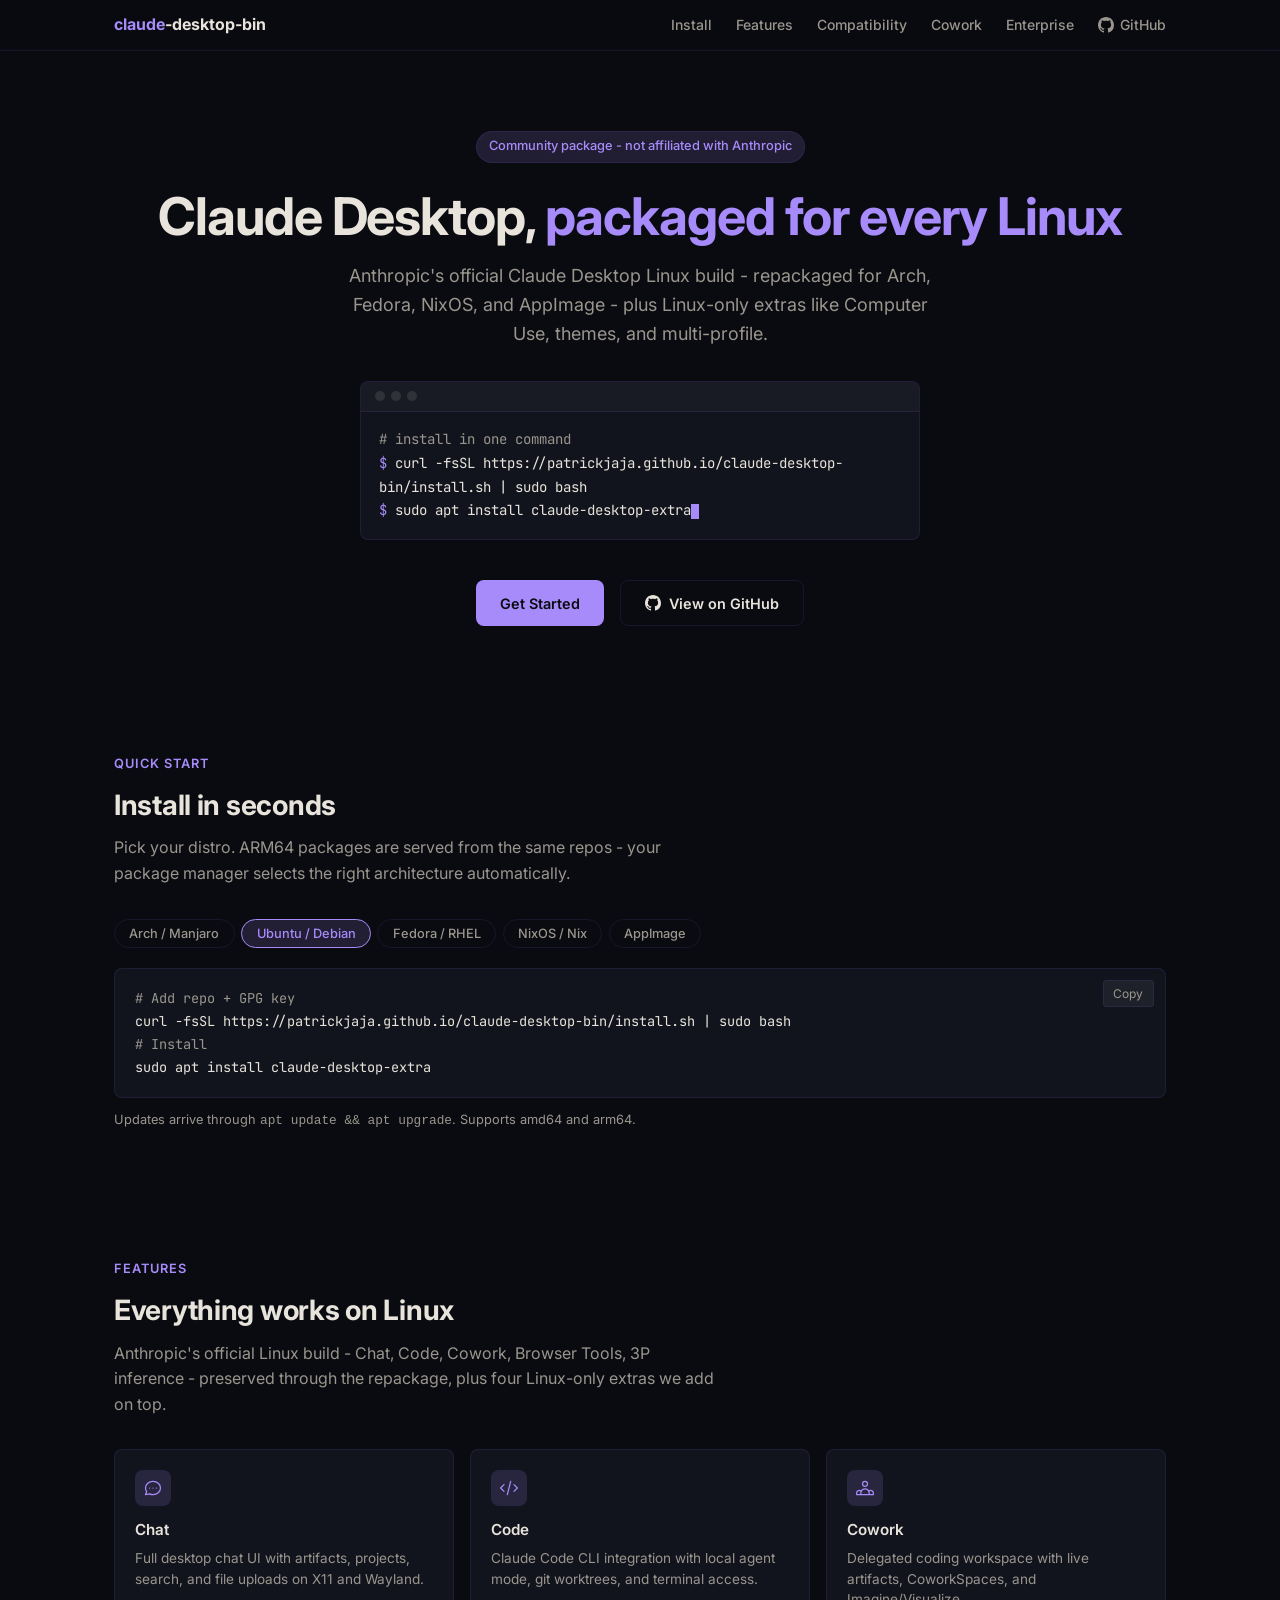
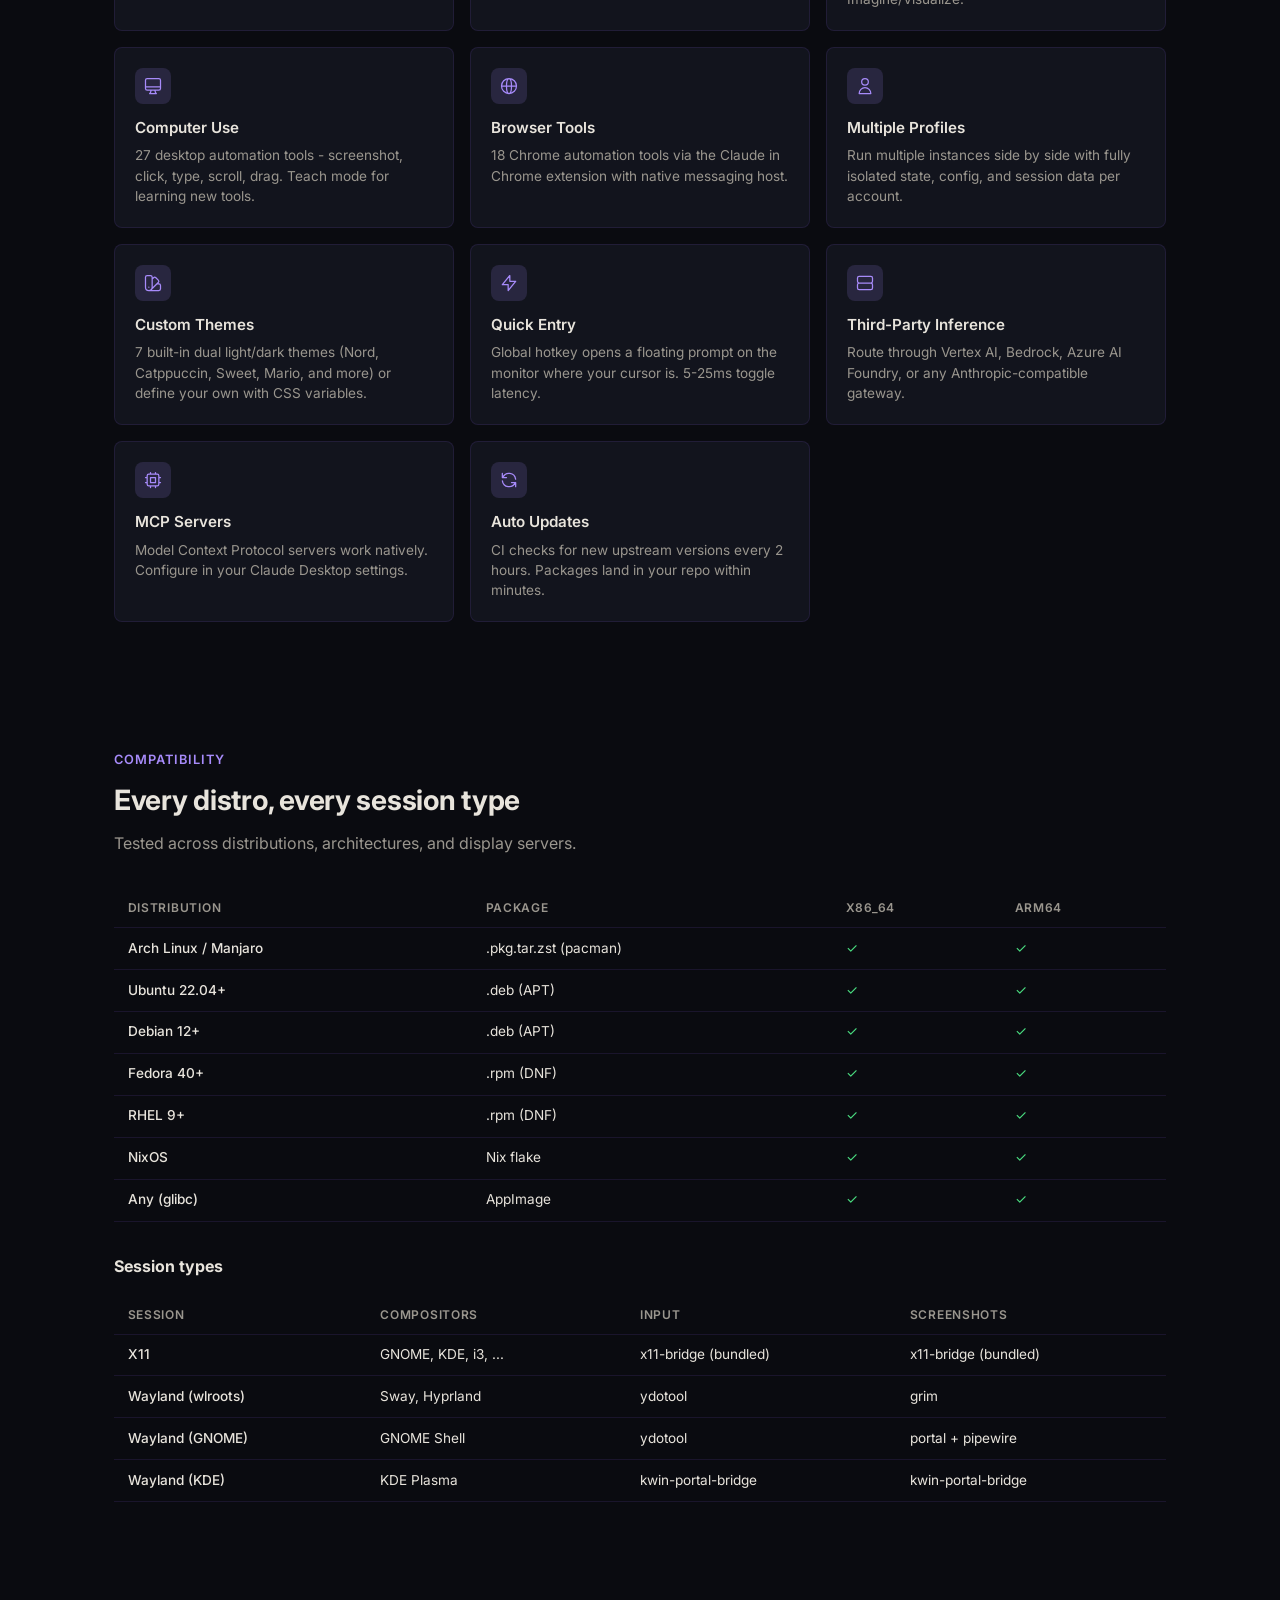
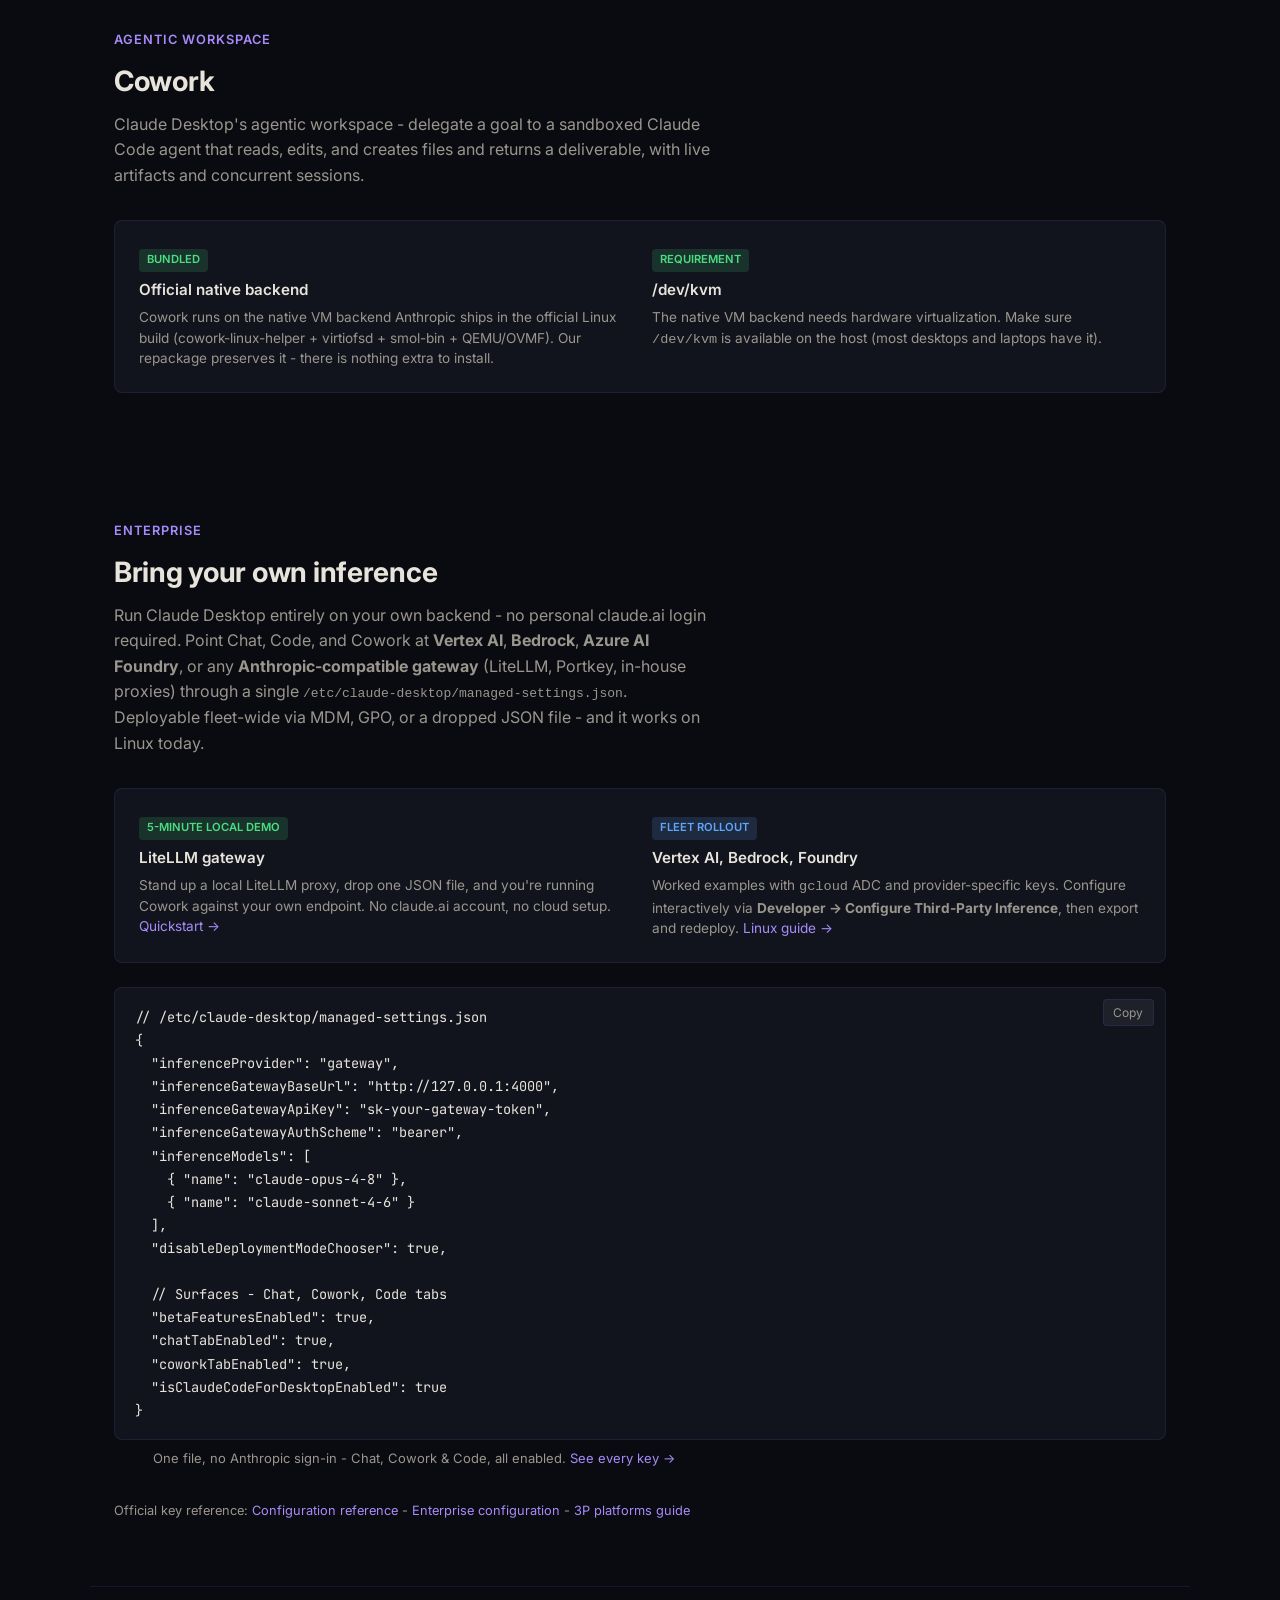
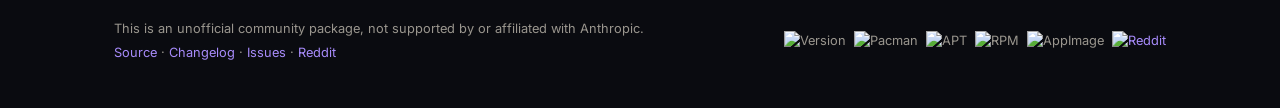
==== commit 1e511ad7: "Rename project to claude-desktop-extra (phase 1: in-repo relaunch) The packages are renamed from cla" ====
--- a/site/index.html
+++ b/site/index.html
@@ -498,7 +498,7 @@
     <div class="terminal-body" id="hero-terminal">
       <div><span class="terminal-comment"># install in one command</span></div>
       <div><span class="terminal-prompt">$</span> <span class="terminal-cmd" id="hero-cmd">curl -fsSL https://patrickjaja.github.io/claude-desktop-bin/install-pacman.sh | sudo bash</span></div>
-      <div><span class="terminal-prompt">$</span> <span class="terminal-cmd">sudo pacman -Syu claude-desktop-bin</span><span class="cursor"></span></div>
+      <div><span class="terminal-prompt">$</span> <span class="terminal-cmd">sudo pacman -Syu claude-desktop-extra</span><span class="cursor"></span></div>
     </div>
   </div>
 
@@ -528,11 +528,11 @@
   <div class="tab-panel active" id="tab-arch">
     <div class="install-block">
       <button class="copy-btn" data-copy="curl -fsSL https://patrickjaja.github.io/claude-desktop-bin/install-pacman.sh | sudo bash
-sudo pacman -Syu claude-desktop-bin">Copy</button>
+sudo pacman -Syu claude-desktop-extra">Copy</button>
       <pre><span class="comment"># Add repo + GPG key</span>
 curl -fsSL https://patrickjaja.github.io/claude-desktop-bin/install-pacman.sh | sudo bash
 <span class="comment"># Install</span>
-sudo pacman -Syu claude-desktop-bin</pre>
+sudo pacman -Syu claude-desktop-extra</pre>
     </div>
     <div class="install-note">Updates arrive through <code>pacman -Syu</code> (or <code>yay -Syu</code>). Signed packages, x86_64 and aarch64. <a href="https://github.com/patrickjaja/claude-desktop-bin#arch-linux--manjaro-pacman-repository">Manual setup and <code>makepkg</code> build →</a></div>
   </div>
@@ -540,11 +540,11 @@
   <div class="tab-panel" id="tab-debian">
     <div class="install-block">
       <button class="copy-btn" data-copy="curl -fsSL https://patrickjaja.github.io/claude-desktop-bin/install.sh | sudo bash
-sudo apt install claude-desktop-bin">Copy</button>
+sudo apt install claude-desktop-extra">Copy</button>
       <pre><span class="comment"># Add repo + GPG key</span>
 curl -fsSL https://patrickjaja.github.io/claude-desktop-bin/install.sh | sudo bash
 <span class="comment"># Install</span>
-sudo apt install claude-desktop-bin</pre>
+sudo apt install claude-desktop-extra</pre>
     </div>
     <div class="install-note">Updates arrive through <code>apt update && apt upgrade</code>. Supports amd64 and arm64.</div>
   </div>
@@ -552,11 +552,11 @@
   <div class="tab-panel" id="tab-fedora">
     <div class="install-block">
       <button class="copy-btn" data-copy="curl -fsSL https://patrickjaja.github.io/claude-desktop-bin/install-rpm.sh | sudo bash
-sudo dnf install claude-desktop-bin">Copy</button>
+sudo dnf install claude-desktop-extra">Copy</button>
       <pre><span class="comment"># Add repo + GPG key</span>
 curl -fsSL https://patrickjaja.github.io/claude-desktop-bin/install-rpm.sh | sudo bash
 <span class="comment"># Install</span>
-sudo dnf install claude-desktop-bin</pre>
+sudo dnf install claude-desktop-extra</pre>
     </div>
     <div class="install-note">Updates arrive through <code>dnf upgrade</code>. Supports x86_64 and aarch64.</div>
   </div>
@@ -899,9 +899,9 @@
 <script>
   // Distro-specific hero commands and install tab mapping
   var distroCommands = {
-    arch:    'curl -fsSL https://patrickjaja.github.io/claude-desktop-bin/install-pacman.sh | sudo bash\nsudo pacman -Syu claude-desktop-bin',
-    debian:  'curl -fsSL https://patrickjaja.github.io/claude-desktop-bin/install.sh | sudo bash\nsudo apt install claude-desktop-bin',
-    fedora:  'curl -fsSL https://patrickjaja.github.io/claude-desktop-bin/install-rpm.sh | sudo bash\nsudo dnf install claude-desktop-bin',
+    arch:    'curl -fsSL https://patrickjaja.github.io/claude-desktop-bin/install-pacman.sh | sudo bash\nsudo pacman -Syu claude-desktop-extra',
+    debian:  'curl -fsSL https://patrickjaja.github.io/claude-desktop-bin/install.sh | sudo bash\nsudo apt install claude-desktop-extra',
+    fedora:  'curl -fsSL https://patrickjaja.github.io/claude-desktop-bin/install-rpm.sh | sudo bash\nsudo dnf install claude-desktop-extra',
     nix:     'nix run github:patrickjaja/claude-desktop-bin',
     appimage:'wget https://github.com/patrickjaja/claude-desktop-bin/releases/latest/download/Claude_Desktop-x86_64.AppImage\nchmod +x Claude_Desktop-x86_64.AppImage\n./Claude_Desktop-x86_64.AppImage'
   };
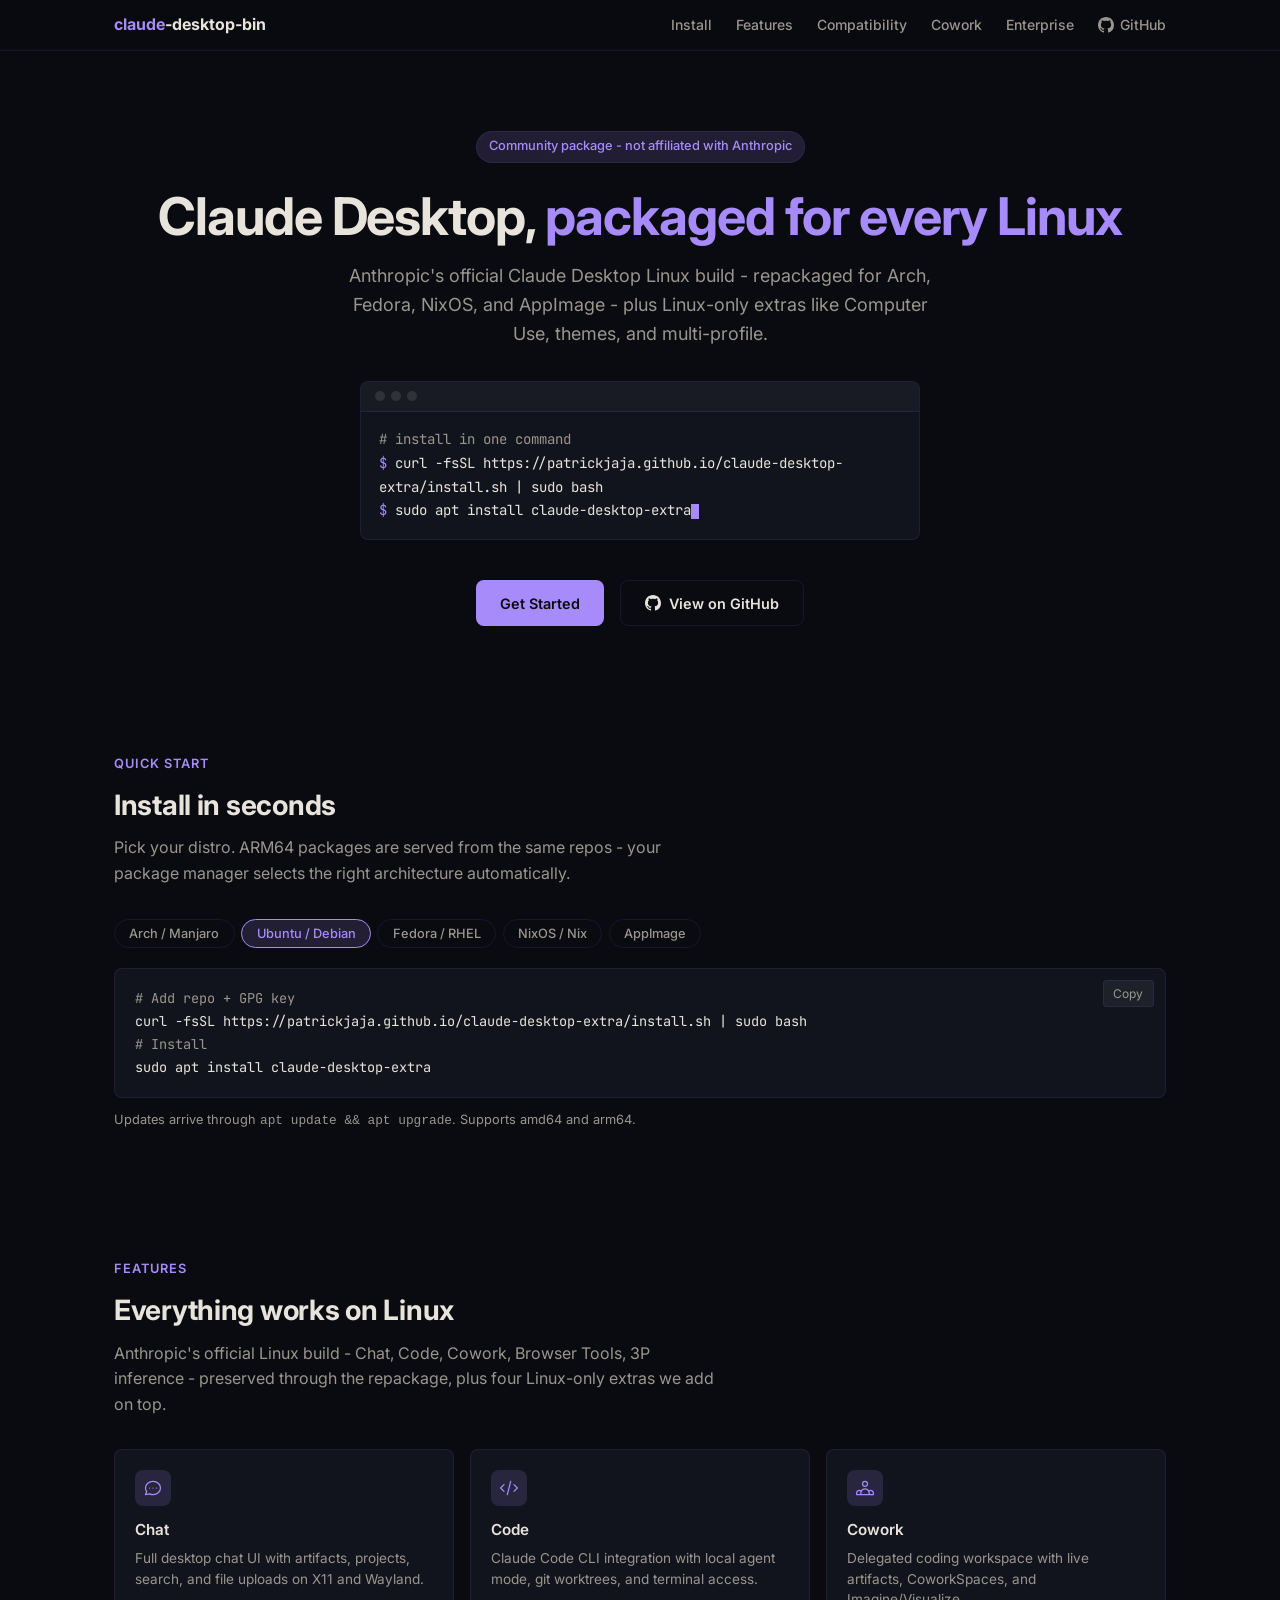
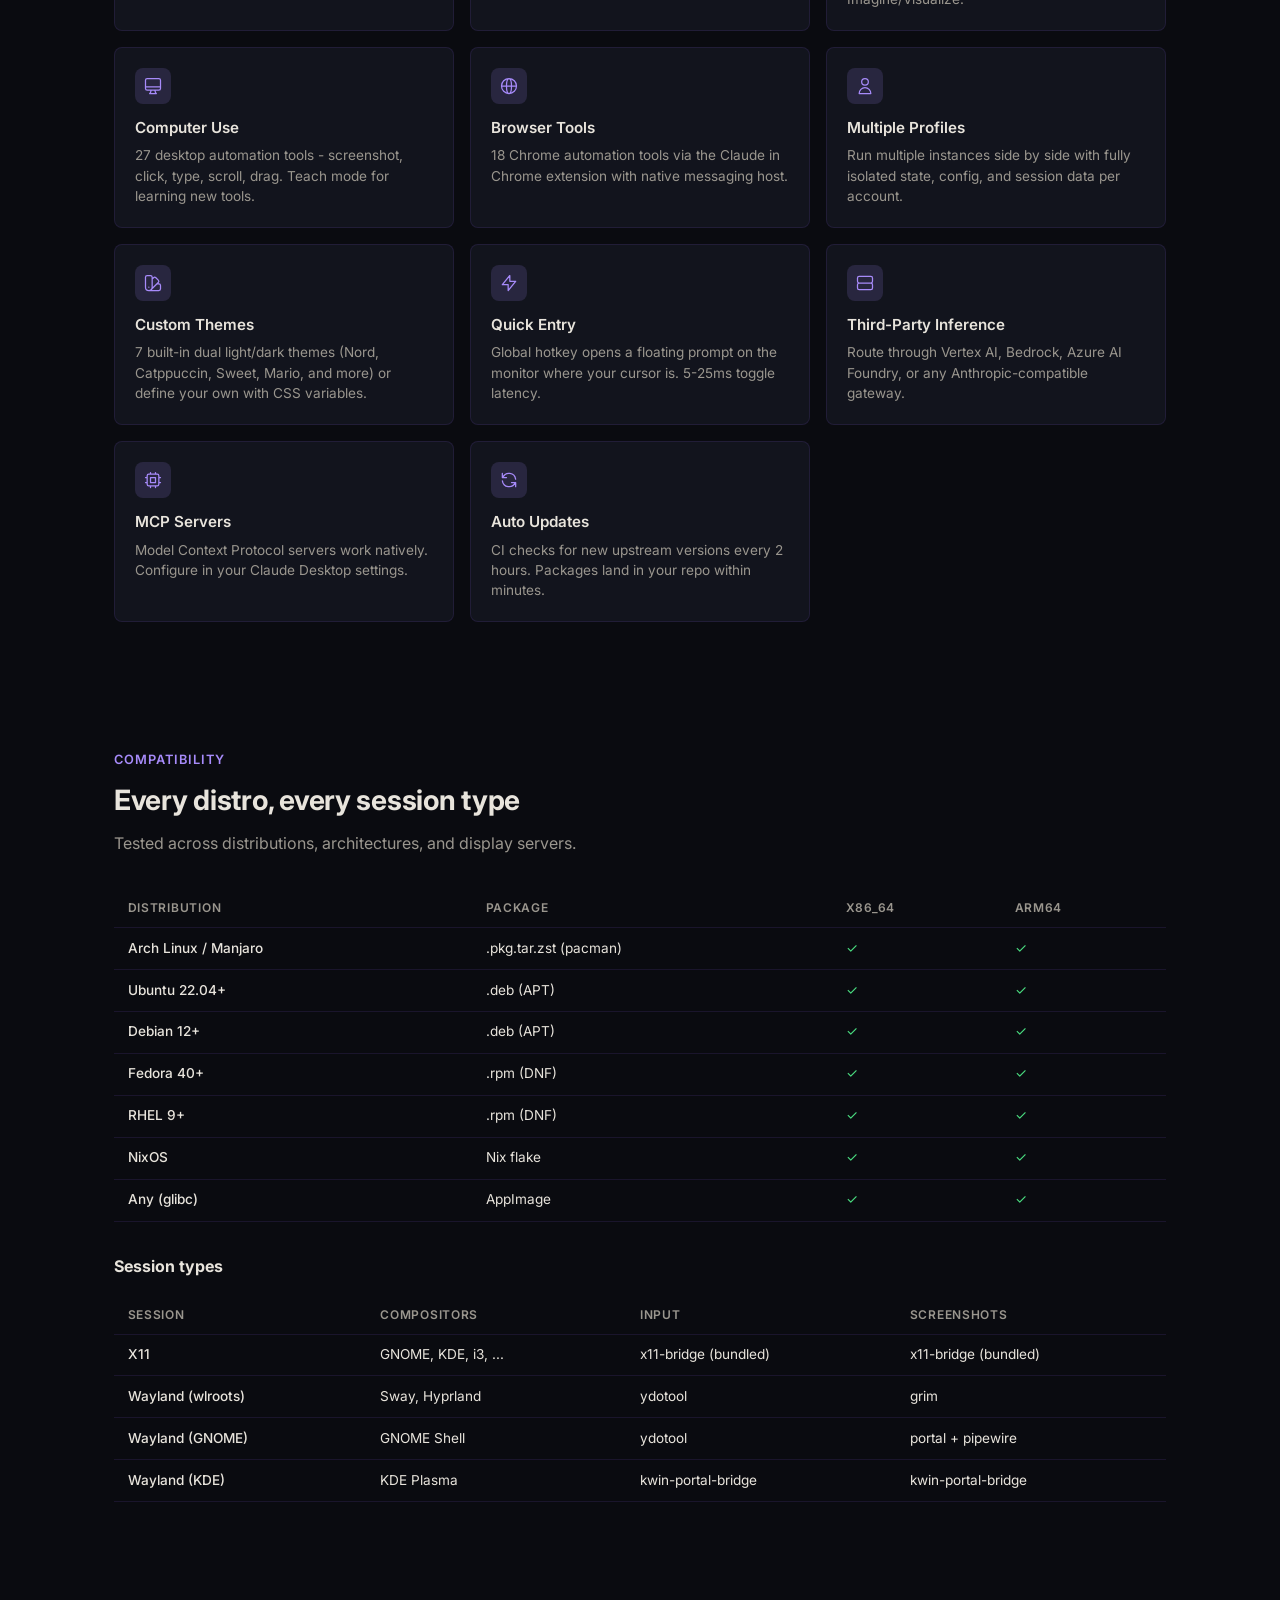
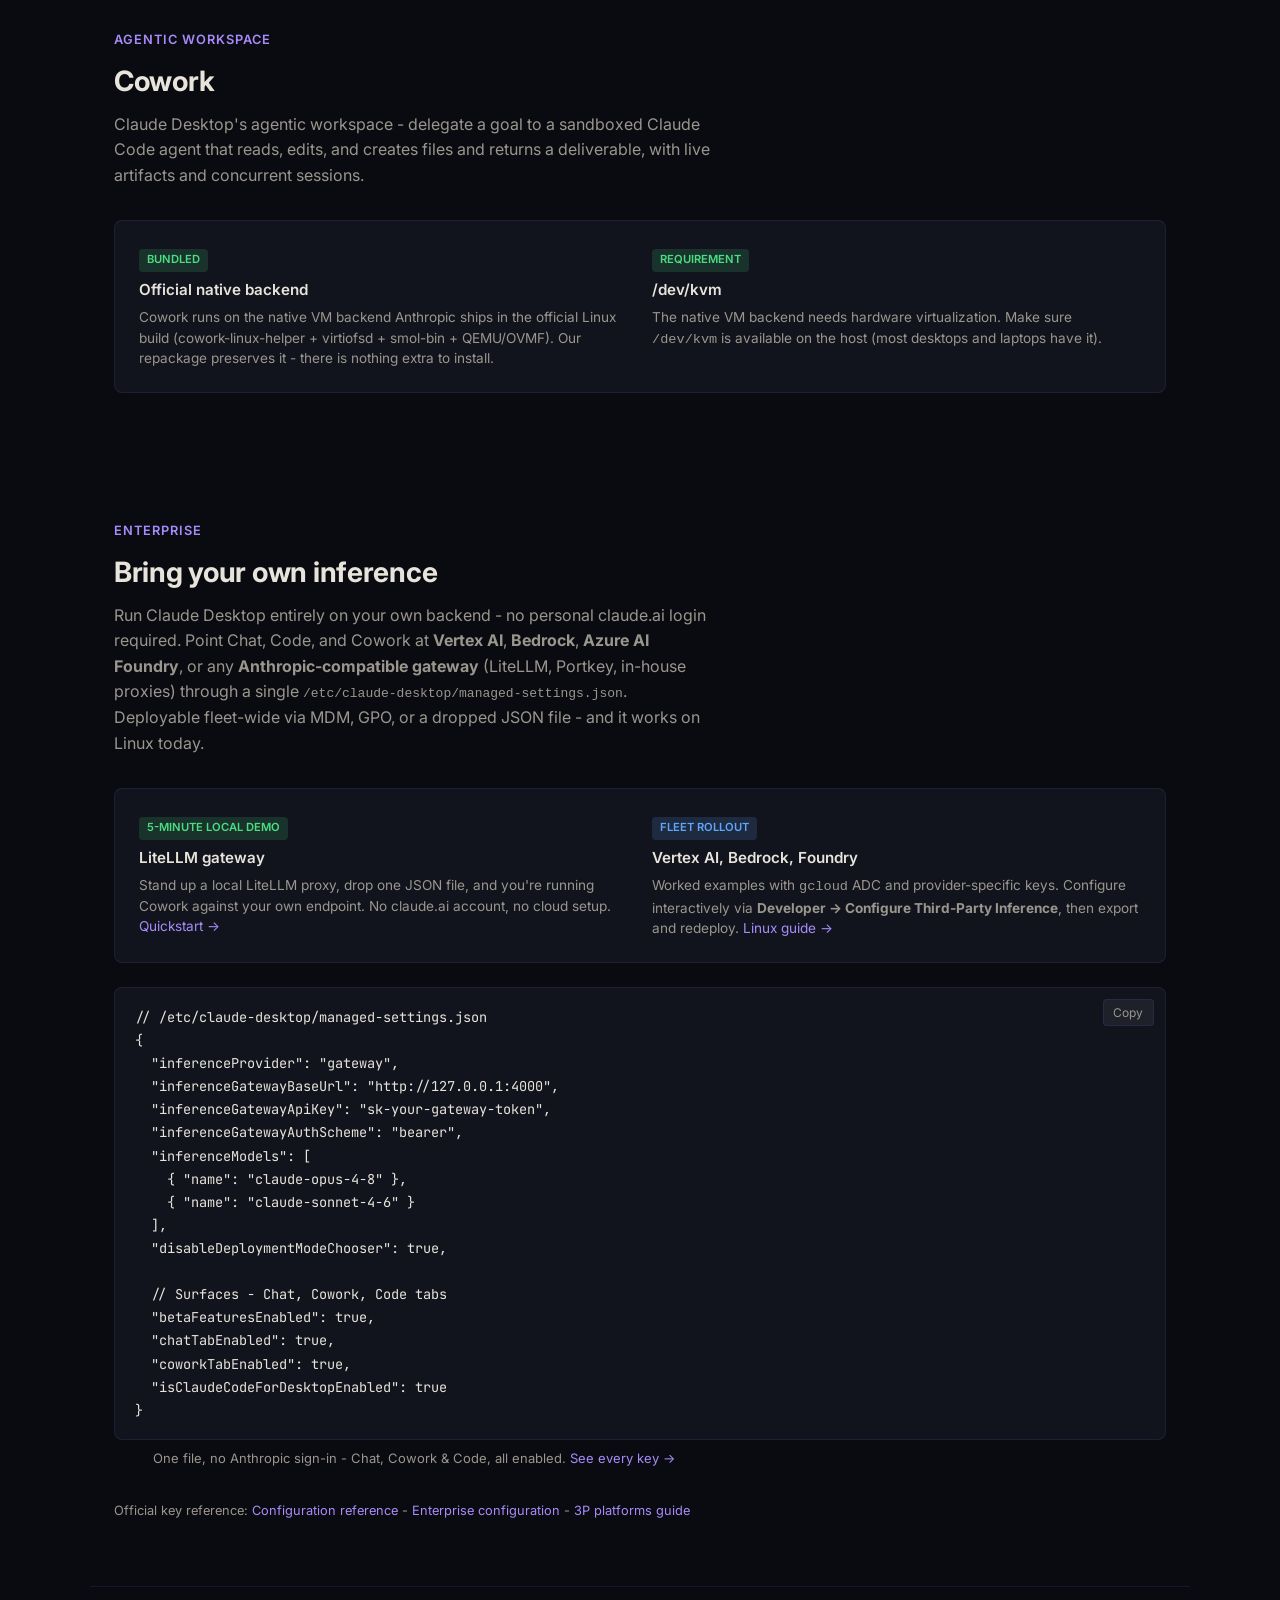
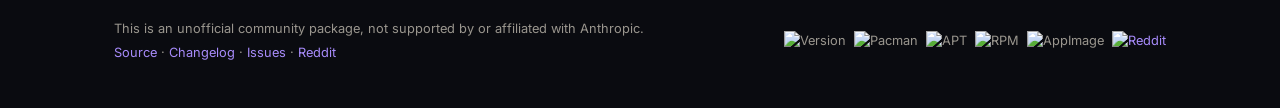
==== commit efddc277: "Relaunch phases 2+3: repo URLs, legacy mirror automation, AUR return The GitHub repository is rename" ====
--- a/site/index.html
+++ b/site/index.html
@@ -8,7 +8,7 @@
   <meta property="og:title" content="Claude Desktop for Linux">
   <meta property="og:description" content="Anthropic's official Claude Desktop Linux build, repackaged for Arch, Fedora, NixOS & AppImage - x86_64 and ARM64 - plus Linux-only extras: Computer Use, themes, profiles, Quick Entry.">
   <meta property="og:type" content="website">
-  <meta property="og:url" content="https://patrickjaja.github.io/claude-desktop-bin/">
+  <meta property="og:url" content="https://patrickjaja.github.io/claude-desktop-extra/">
   <link rel="preconnect" href="https://fonts.googleapis.com">
   <link rel="preconnect" href="https://fonts.gstatic.com" crossorigin>
   <link href="https://fonts.googleapis.com/css2?family=Inter:wght@400;500;600;700&family=JetBrains+Mono:wght@400;500&display=swap" rel="stylesheet">
@@ -475,7 +475,7 @@
       <a href="#compatibility">Compatibility</a>
       <a href="#cowork">Cowork</a>
       <a href="#enterprise">Enterprise</a>
-      <a href="https://github.com/patrickjaja/claude-desktop-bin" class="nav-gh">
+      <a href="https://github.com/patrickjaja/claude-desktop-extra" class="nav-gh">
         <svg width="16" height="16" viewBox="0 0 16 16" fill="currentColor"><path d="M8 0C3.58 0 0 3.58 0 8c0 3.54 2.29 6.53 5.47 7.59.4.07.55-.17.55-.38 0-.19-.01-.82-.01-1.49-2.01.37-2.53-.49-2.69-.94-.09-.23-.48-.94-.82-1.13-.28-.15-.68-.52-.01-.53.63-.01 1.08.58 1.23.82.72 1.21 1.87.87 2.33.66.07-.52.28-.87.51-1.07-1.78-.2-3.64-.89-3.64-3.95 0-.87.31-1.59.82-2.15-.08-.2-.36-1.02.08-2.12 0 0 .67-.21 2.2.82.64-.18 1.32-.27 2-.27.68 0 1.36.09 2 .27 1.53-1.04 2.2-.82 2.2-.82.44 1.1.16 1.92.08 2.12.51.56.82 1.27.82 2.15 0 3.07-1.87 3.75-3.65 3.95.29.25.54.73.54 1.48 0 1.07-.01 1.93-.01 2.2 0 .21.15.46.55.38A8.01 8.01 0 0016 8c0-4.42-3.58-8-8-8z"/></svg>
         GitHub
       </a>
@@ -497,14 +497,14 @@
     </div>
     <div class="terminal-body" id="hero-terminal">
       <div><span class="terminal-comment"># install in one command</span></div>
-      <div><span class="terminal-prompt">$</span> <span class="terminal-cmd" id="hero-cmd">curl -fsSL https://patrickjaja.github.io/claude-desktop-bin/install-pacman.sh | sudo bash</span></div>
+      <div><span class="terminal-prompt">$</span> <span class="terminal-cmd" id="hero-cmd">curl -fsSL https://patrickjaja.github.io/claude-desktop-extra/install-pacman.sh | sudo bash</span></div>
       <div><span class="terminal-prompt">$</span> <span class="terminal-cmd">sudo pacman -Syu claude-desktop-extra</span><span class="cursor"></span></div>
     </div>
   </div>
 
   <div class="hero-actions">
     <a href="#install" class="btn btn-primary">Get Started</a>
-    <a href="https://github.com/patrickjaja/claude-desktop-bin" class="btn btn-ghost">
+    <a href="https://github.com/patrickjaja/claude-desktop-extra" class="btn btn-ghost">
       <svg width="16" height="16" viewBox="0 0 16 16" fill="currentColor"><path d="M8 0C3.58 0 0 3.58 0 8c0 3.54 2.29 6.53 5.47 7.59.4.07.55-.17.55-.38 0-.19-.01-.82-.01-1.49-2.01.37-2.53-.49-2.69-.94-.09-.23-.48-.94-.82-1.13-.28-.15-.68-.52-.01-.53.63-.01 1.08.58 1.23.82.72 1.21 1.87.87 2.33.66.07-.52.28-.87.51-1.07-1.78-.2-3.64-.89-3.64-3.95 0-.87.31-1.59.82-2.15-.08-.2-.36-1.02.08-2.12 0 0 .67-.21 2.2.82.64-.18 1.32-.27 2-.27.68 0 1.36.09 2 .27 1.53-1.04 2.2-.82 2.2-.82.44 1.1.16 1.92.08 2.12.51.56.82 1.27.82 2.15 0 3.07-1.87 3.75-3.65 3.95.29.25.54.73.54 1.48 0 1.07-.01 1.93-.01 2.2 0 .21.15.46.55.38A8.01 8.01 0 0016 8c0-4.42-3.58-8-8-8z"/></svg>
       View on GitHub
     </a>
@@ -527,22 +527,22 @@
 
   <div class="tab-panel active" id="tab-arch">
     <div class="install-block">
-      <button class="copy-btn" data-copy="curl -fsSL https://patrickjaja.github.io/claude-desktop-bin/install-pacman.sh | sudo bash
+      <button class="copy-btn" data-copy="curl -fsSL https://patrickjaja.github.io/claude-desktop-extra/install-pacman.sh | sudo bash
 sudo pacman -Syu claude-desktop-extra">Copy</button>
       <pre><span class="comment"># Add repo + GPG key</span>
-curl -fsSL https://patrickjaja.github.io/claude-desktop-bin/install-pacman.sh | sudo bash
+curl -fsSL https://patrickjaja.github.io/claude-desktop-extra/install-pacman.sh | sudo bash
 <span class="comment"># Install</span>
 sudo pacman -Syu claude-desktop-extra</pre>
     </div>
-    <div class="install-note">Updates arrive through <code>pacman -Syu</code> (or <code>yay -Syu</code>). Signed packages, x86_64 and aarch64. <a href="https://github.com/patrickjaja/claude-desktop-bin#arch-linux--manjaro-pacman-repository">Manual setup and <code>makepkg</code> build →</a></div>
+    <div class="install-note">Updates arrive through <code>pacman -Syu</code> (or <code>yay -Syu</code>). Signed packages, x86_64 and aarch64. <a href="https://github.com/patrickjaja/claude-desktop-extra#arch-linux--manjaro-pacman-repository">Manual setup and <code>makepkg</code> build →</a></div>
   </div>
 
   <div class="tab-panel" id="tab-debian">
     <div class="install-block">
-      <button class="copy-btn" data-copy="curl -fsSL https://patrickjaja.github.io/claude-desktop-bin/install.sh | sudo bash
+      <button class="copy-btn" data-copy="curl -fsSL https://patrickjaja.github.io/claude-desktop-extra/install.sh | sudo bash
 sudo apt install claude-desktop-extra">Copy</button>
       <pre><span class="comment"># Add repo + GPG key</span>
-curl -fsSL https://patrickjaja.github.io/claude-desktop-bin/install.sh | sudo bash
+curl -fsSL https://patrickjaja.github.io/claude-desktop-extra/install.sh | sudo bash
 <span class="comment"># Install</span>
 sudo apt install claude-desktop-extra</pre>
     </div>
@@ -551,10 +551,10 @@
 
   <div class="tab-panel" id="tab-fedora">
     <div class="install-block">
-      <button class="copy-btn" data-copy="curl -fsSL https://patrickjaja.github.io/claude-desktop-bin/install-rpm.sh | sudo bash
+      <button class="copy-btn" data-copy="curl -fsSL https://patrickjaja.github.io/claude-desktop-extra/install-rpm.sh | sudo bash
 sudo dnf install claude-desktop-extra">Copy</button>
       <pre><span class="comment"># Add repo + GPG key</span>
-curl -fsSL https://patrickjaja.github.io/claude-desktop-bin/install-rpm.sh | sudo bash
+curl -fsSL https://patrickjaja.github.io/claude-desktop-extra/install-rpm.sh | sudo bash
 <span class="comment"># Install</span>
 sudo dnf install claude-desktop-extra</pre>
     </div>
@@ -563,23 +563,23 @@
 
   <div class="tab-panel" id="tab-nix">
     <div class="install-block">
-      <button class="copy-btn" data-copy="nix run github:patrickjaja/claude-desktop-bin">Copy</button>
+      <button class="copy-btn" data-copy="nix run github:patrickjaja/claude-desktop-extra">Copy</button>
       <pre><span class="comment"># Try without installing</span>
-nix run github:patrickjaja/claude-desktop-bin
+nix run github:patrickjaja/claude-desktop-extra
 
 <span class="comment"># Or install persistently</span>
-nix profile install github:patrickjaja/claude-desktop-bin</pre>
+nix profile install github:patrickjaja/claude-desktop-extra</pre>
     </div>
     <div class="install-note">Nix flake with auto-updated hashes on each release.</div>
   </div>
 
   <div class="tab-panel" id="tab-appimage">
     <div class="install-block">
-      <button class="copy-btn" data-copy="wget https://github.com/patrickjaja/claude-desktop-bin/releases/latest/download/Claude_Desktop-x86_64.AppImage
+      <button class="copy-btn" data-copy="wget https://github.com/patrickjaja/claude-desktop-extra/releases/latest/download/Claude_Desktop-x86_64.AppImage
 chmod +x Claude_Desktop-x86_64.AppImage
 ./Claude_Desktop-x86_64.AppImage">Copy</button>
       <pre><span class="comment"># Download, make executable, run</span>
-wget https://github.com/patrickjaja/claude-desktop-bin/releases/latest/download/Claude_Desktop-x86_64.AppImage
+wget https://github.com/patrickjaja/claude-desktop-extra/releases/latest/download/Claude_Desktop-x86_64.AppImage
 chmod +x Claude_Desktop-x86_64.AppImage
 ./Claude_Desktop-x86_64.AppImage</pre>
     </div>
@@ -818,12 +818,12 @@
     <div class="cowork-mode">
       <div class="badge badge-default">5-minute local demo</div>
       <h3>LiteLLM gateway</h3>
-      <p>Stand up a local LiteLLM proxy, drop one JSON file, and you're running Cowork against your own endpoint. No claude.ai account, no cloud setup. <a href="https://github.com/patrickjaja/claude-desktop-bin/blob/master/docs/third-party-inference.md#5-minute-local-quickstart-litellm-container">Quickstart →</a></p>
+      <p>Stand up a local LiteLLM proxy, drop one JSON file, and you're running Cowork against your own endpoint. No claude.ai account, no cloud setup. <a href="https://github.com/patrickjaja/claude-desktop-extra/blob/master/docs/third-party-inference.md#5-minute-local-quickstart-litellm-container">Quickstart →</a></p>
     </div>
     <div class="cowork-mode">
       <div class="badge badge-exp">Fleet rollout</div>
       <h3>Vertex AI, Bedrock, Foundry</h3>
-      <p>Worked examples with <code>gcloud</code> ADC and provider-specific keys. Configure interactively via <strong>Developer → Configure Third-Party Inference</strong>, then export and redeploy. <a href="https://github.com/patrickjaja/claude-desktop-bin/blob/master/docs/third-party-inference.md">Linux guide →</a></p>
+      <p>Worked examples with <code>gcloud</code> ADC and provider-specific keys. Configure interactively via <strong>Developer → Configure Third-Party Inference</strong>, then export and redeploy. <a href="https://github.com/patrickjaja/claude-desktop-extra/blob/master/docs/third-party-inference.md">Linux guide →</a></p>
     </div>
   </div>
 
@@ -862,7 +862,7 @@
   "isClaudeCodeForDesktopEnabled": true
 }</pre>
   </div>
-  <p style="font-size: 0.8125rem; color: var(--text-dim); margin-top: 0.5rem; text-align: center;">One file, no Anthropic sign-in - Chat, Cowork &amp; Code, all enabled. <a href="https://github.com/patrickjaja/claude-desktop-bin/blob/master/docs/third-party-inference.md#maximum-managed-settingsjson-every-key">See every key →</a></p>
+  <p style="font-size: 0.8125rem; color: var(--text-dim); margin-top: 0.5rem; text-align: center;">One file, no Anthropic sign-in - Chat, Cowork &amp; Code, all enabled. <a href="https://github.com/patrickjaja/claude-desktop-extra/blob/master/docs/third-party-inference.md#maximum-managed-settingsjson-every-key">See every key →</a></p>
 
   <div class="install-note" style="margin-top: 1.25rem;">
     Official key reference:
@@ -877,21 +877,21 @@
   <div>
     <p>This is an unofficial community package, not supported by or affiliated with Anthropic.</p>
     <p style="margin-top: 0.25rem;">
-      <a href="https://github.com/patrickjaja/claude-desktop-bin">Source</a>
+      <a href="https://github.com/patrickjaja/claude-desktop-extra">Source</a>
       &middot;
-      <a href="https://github.com/patrickjaja/claude-desktop-bin/blob/master/CHANGELOG.md">Changelog</a>
+      <a href="https://github.com/patrickjaja/claude-desktop-extra/blob/master/CHANGELOG.md">Changelog</a>
       &middot;
-      <a href="https://github.com/patrickjaja/claude-desktop-bin/issues">Issues</a>
+      <a href="https://github.com/patrickjaja/claude-desktop-extra/issues">Issues</a>
       &middot;
       <a href="https://www.reddit.com/r/ClaudeAI/comments/1r871b0/claude_desktop_on_linux_chat_cowork_code/">Reddit</a>
     </p>
   </div>
   <div class="footer-badges">
-    <img src="https://img.shields.io/endpoint?url=https://patrickjaja.github.io/claude-desktop-bin/badges/version-check.json" alt="Version" loading="lazy">
-    <img src="https://img.shields.io/endpoint?url=https://patrickjaja.github.io/claude-desktop-bin/badges/pacman-repo.json" alt="Pacman" loading="lazy">
-    <img src="https://img.shields.io/endpoint?url=https://patrickjaja.github.io/claude-desktop-bin/badges/apt-repo.json" alt="APT" loading="lazy">
-    <img src="https://img.shields.io/endpoint?url=https://patrickjaja.github.io/claude-desktop-bin/badges/rpm-repo.json" alt="RPM" loading="lazy">
-    <img src="https://img.shields.io/endpoint?url=https://patrickjaja.github.io/claude-desktop-bin/badges/appimage.json" alt="AppImage" loading="lazy">
+    <img src="https://img.shields.io/endpoint?url=https://patrickjaja.github.io/claude-desktop-extra/badges/version-check.json" alt="Version" loading="lazy">
+    <img src="https://img.shields.io/endpoint?url=https://patrickjaja.github.io/claude-desktop-extra/badges/pacman-repo.json" alt="Pacman" loading="lazy">
+    <img src="https://img.shields.io/endpoint?url=https://patrickjaja.github.io/claude-desktop-extra/badges/apt-repo.json" alt="APT" loading="lazy">
+    <img src="https://img.shields.io/endpoint?url=https://patrickjaja.github.io/claude-desktop-extra/badges/rpm-repo.json" alt="RPM" loading="lazy">
+    <img src="https://img.shields.io/endpoint?url=https://patrickjaja.github.io/claude-desktop-extra/badges/appimage.json" alt="AppImage" loading="lazy">
     <a href="https://www.reddit.com/r/ClaudeAI/comments/1r871b0/claude_desktop_on_linux_chat_cowork_code/"><img src="https://img.shields.io/badge/Reddit-Discussion-FF4500?logo=reddit&logoColor=white" alt="Reddit" loading="lazy"></a>
   </div>
 </footer>
@@ -899,11 +899,11 @@
 <script>
   // Distro-specific hero commands and install tab mapping
   var distroCommands = {
-    arch:    'curl -fsSL https://patrickjaja.github.io/claude-desktop-bin/install-pacman.sh | sudo bash\nsudo pacman -Syu claude-desktop-extra',
-    debian:  'curl -fsSL https://patrickjaja.github.io/claude-desktop-bin/install.sh | sudo bash\nsudo apt install claude-desktop-extra',
-    fedora:  'curl -fsSL https://patrickjaja.github.io/claude-desktop-bin/install-rpm.sh | sudo bash\nsudo dnf install claude-desktop-extra',
-    nix:     'nix run github:patrickjaja/claude-desktop-bin',
-    appimage:'wget https://github.com/patrickjaja/claude-desktop-bin/releases/latest/download/Claude_Desktop-x86_64.AppImage\nchmod +x Claude_Desktop-x86_64.AppImage\n./Claude_Desktop-x86_64.AppImage'
+    arch:    'curl -fsSL https://patrickjaja.github.io/claude-desktop-extra/install-pacman.sh | sudo bash\nsudo pacman -Syu claude-desktop-extra',
+    debian:  'curl -fsSL https://patrickjaja.github.io/claude-desktop-extra/install.sh | sudo bash\nsudo apt install claude-desktop-extra',
+    fedora:  'curl -fsSL https://patrickjaja.github.io/claude-desktop-extra/install-rpm.sh | sudo bash\nsudo dnf install claude-desktop-extra',
+    nix:     'nix run github:patrickjaja/claude-desktop-extra',
+    appimage:'wget https://github.com/patrickjaja/claude-desktop-extra/releases/latest/download/Claude_Desktop-x86_64.AppImage\nchmod +x Claude_Desktop-x86_64.AppImage\n./Claude_Desktop-x86_64.AppImage'
   };
 
   function selectTab(id) {
